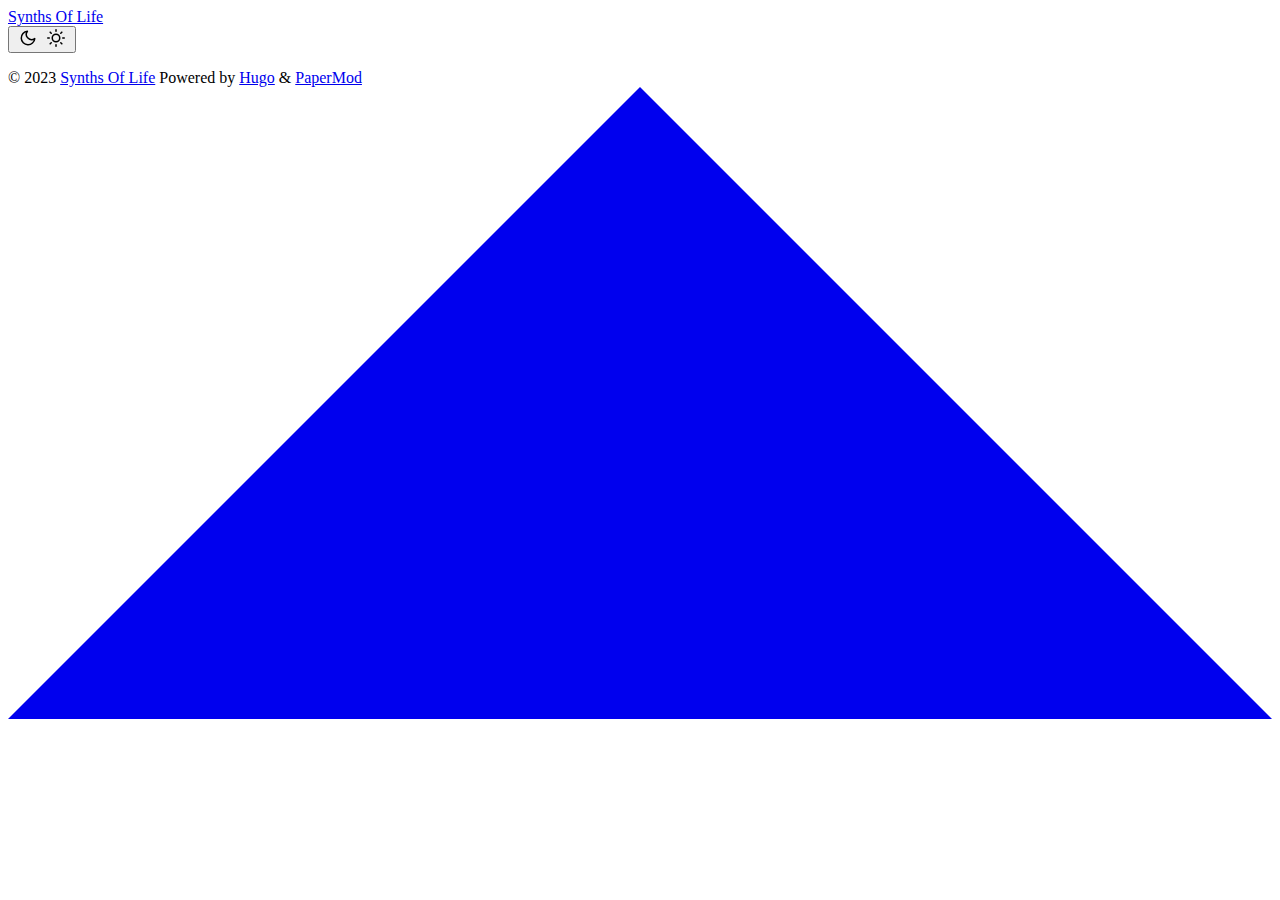
==== public/index.html @ 7e1c6326 "init commit" ====
<!DOCTYPE html>
<html lang="en" dir="auto">

<head>
	<meta name="generator" content="Hugo 0.82.0" /><meta charset="utf-8">
<meta http-equiv="X-UA-Compatible" content="IE=edge">
<meta name="viewport" content="width=device-width, initial-scale=1, shrink-to-fit=no">
<meta name="robots" content="index, follow">
<title>Synths Of Life</title>

<meta name="description" content="">
<meta name="author" content="">
<link rel="canonical" href="http://example.org/">
<link crossorigin="anonymous" href="/assets/css/stylesheet.e15d8b8b92e5a7cd7b0512cd30140dbe2e949ce7a5b918940520aff2a9a47f1c.css" integrity="sha256-4V2Li5Llp817BRLNMBQNvi6UnOeluRiUBSCv8qmkfxw=" rel="preload stylesheet" as="style">
<link rel="icon" href="http://example.org/favicon.ico">
<link rel="icon" type="image/png" sizes="16x16" href="http://example.org/favicon-16x16.png">
<link rel="icon" type="image/png" sizes="32x32" href="http://example.org/favicon-32x32.png">
<link rel="apple-touch-icon" href="http://example.org/apple-touch-icon.png">
<link rel="mask-icon" href="http://example.org/safari-pinned-tab.svg">
<meta name="theme-color" content="#2e2e33">
<meta name="msapplication-TileColor" content="#2e2e33">
<link rel="alternate" type="application/rss+xml" href="http://example.org/index.xml">
<noscript>
    <style>
        #theme-toggle,
        .top-link {
            display: none;
        }

    </style>
    <style>
        @media (prefers-color-scheme: dark) {
            :root {
                --theme: rgb(29, 30, 32);
                --entry: rgb(46, 46, 51);
                --primary: rgb(218, 218, 219);
                --secondary: rgb(155, 156, 157);
                --tertiary: rgb(65, 66, 68);
                --content: rgb(196, 196, 197);
                --hljs-bg: rgb(46, 46, 51);
                --code-bg: rgb(55, 56, 62);
                --border: rgb(51, 51, 51);
            }

            .list {
                background: var(--theme);
            }

            .list:not(.dark)::-webkit-scrollbar-track {
                background: 0 0;
            }

            .list:not(.dark)::-webkit-scrollbar-thumb {
                border-color: var(--theme);
            }
        }

    </style>
</noscript><meta property="og:title" content="Synths Of Life" />
<meta property="og:description" content="" />
<meta property="og:type" content="website" />
<meta property="og:url" content="http://example.org/" />

<meta name="twitter:card" content="summary"/>
<meta name="twitter:title" content="Synths Of Life"/>
<meta name="twitter:description" content=""/>

<script type="application/ld+json">
{
  "@context": "https://schema.org",
  "@type": "Organization",
  "name": "Synths Of Life",
  "url": "http://example.org/",
  "description": "",
  "thumbnailUrl": "http://example.org/favicon.ico",
  "sameAs": [
      
  ]
}
</script>
</head>

<body class="list" id="top">
<script>
    if (localStorage.getItem("pref-theme") === "dark") {
        document.body.classList.add('dark');
    } else if (localStorage.getItem("pref-theme") === "light") {
        document.body.classList.remove('dark')
    } else if (window.matchMedia('(prefers-color-scheme: dark)').matches) {
        document.body.classList.add('dark');
    }

</script>

<header class="header">
    <nav class="nav">
        <div class="logo">
            <a href="http://example.org/" accesskey="h" title="Synths Of Life (Alt + H)">Synths Of Life</a>
            <div class="logo-switches">
                <button id="theme-toggle" accesskey="t" title="(Alt + T)">
                    <svg id="moon" xmlns="http://www.w3.org/2000/svg" width="24" height="18" viewBox="0 0 24 24"
                        fill="none" stroke="currentColor" stroke-width="2" stroke-linecap="round"
                        stroke-linejoin="round">
                        <path d="M21 12.79A9 9 0 1 1 11.21 3 7 7 0 0 0 21 12.79z"></path>
                    </svg>
                    <svg id="sun" xmlns="http://www.w3.org/2000/svg" width="24" height="18" viewBox="0 0 24 24"
                        fill="none" stroke="currentColor" stroke-width="2" stroke-linecap="round"
                        stroke-linejoin="round">
                        <circle cx="12" cy="12" r="5"></circle>
                        <line x1="12" y1="1" x2="12" y2="3"></line>
                        <line x1="12" y1="21" x2="12" y2="23"></line>
                        <line x1="4.22" y1="4.22" x2="5.64" y2="5.64"></line>
                        <line x1="18.36" y1="18.36" x2="19.78" y2="19.78"></line>
                        <line x1="1" y1="12" x2="3" y2="12"></line>
                        <line x1="21" y1="12" x2="23" y2="12"></line>
                        <line x1="4.22" y1="19.78" x2="5.64" y2="18.36"></line>
                        <line x1="18.36" y1="5.64" x2="19.78" y2="4.22"></line>
                    </svg>
                </button>
            </div>
        </div>
        <ul id="menu">
        </ul>
    </nav>
</header>
<main class="main"> 
    </main>
    
<footer class="footer">
    <span>&copy; 2023 <a href="http://example.org/">Synths Of Life</a></span>
    <span>
        Powered by
        <a href="https://gohugo.io/" rel="noopener noreferrer" target="_blank">Hugo</a> &
        <a href="https://github.com/adityatelange/hugo-PaperMod/" rel="noopener" target="_blank">PaperMod</a>
    </span>
</footer>
<a href="#top" aria-label="go to top" title="Go to Top (Alt + G)" class="top-link" id="top-link" accesskey="g">
    <svg xmlns="http://www.w3.org/2000/svg" viewBox="0 0 12 6" fill="currentColor">
        <path d="M12 6H0l6-6z" />
    </svg>
</a>

<script>
    let menu = document.getElementById('menu')
    if (menu) {
        menu.scrollLeft = localStorage.getItem("menu-scroll-position");
        menu.onscroll = function () {
            localStorage.setItem("menu-scroll-position", menu.scrollLeft);
        }
    }

    document.querySelectorAll('a[href^="#"]').forEach(anchor => {
        anchor.addEventListener("click", function (e) {
            e.preventDefault();
            var id = this.getAttribute("href").substr(1);
            if (!window.matchMedia('(prefers-reduced-motion: reduce)').matches) {
                document.querySelector(`[id='${decodeURIComponent(id)}']`).scrollIntoView({
                    behavior: "smooth"
                });
            } else {
                document.querySelector(`[id='${decodeURIComponent(id)}']`).scrollIntoView();
            }
            if (id === "top") {
                history.replaceState(null, null, " ");
            } else {
                history.pushState(null, null, `#${id}`);
            }
        });
    });

</script>
<script>
    var mybutton = document.getElementById("top-link");
    window.onscroll = function () {
        if (document.body.scrollTop > 800 || document.documentElement.scrollTop > 800) {
            mybutton.style.visibility = "visible";
            mybutton.style.opacity = "1";
        } else {
            mybutton.style.visibility = "hidden";
            mybutton.style.opacity = "0";
        }
    };

</script>
<script>
    document.getElementById("theme-toggle").addEventListener("click", () => {
        if (document.body.className.includes("dark")) {
            document.body.classList.remove('dark');
            localStorage.setItem("pref-theme", 'light');
        } else {
            document.body.classList.add('dark');
            localStorage.setItem("pref-theme", 'dark');
        }
    })

</script>
</body>

</html>
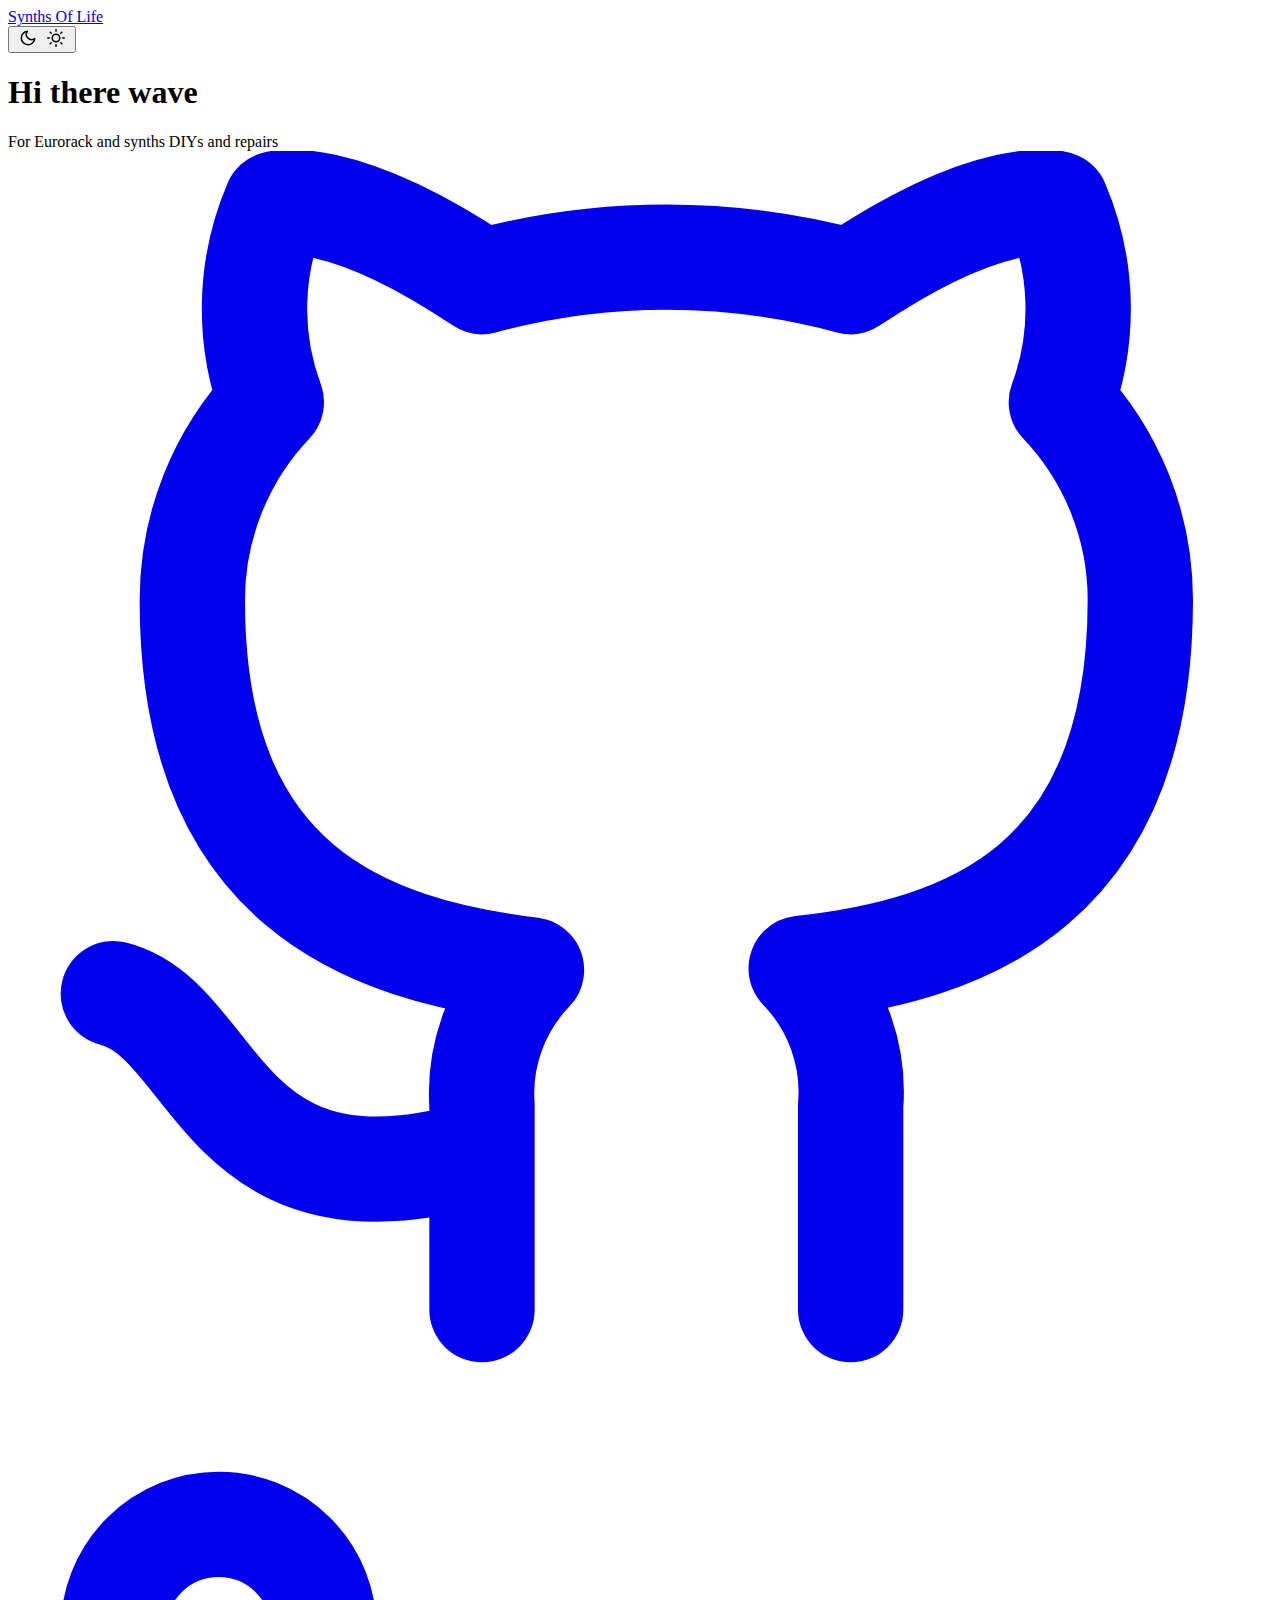
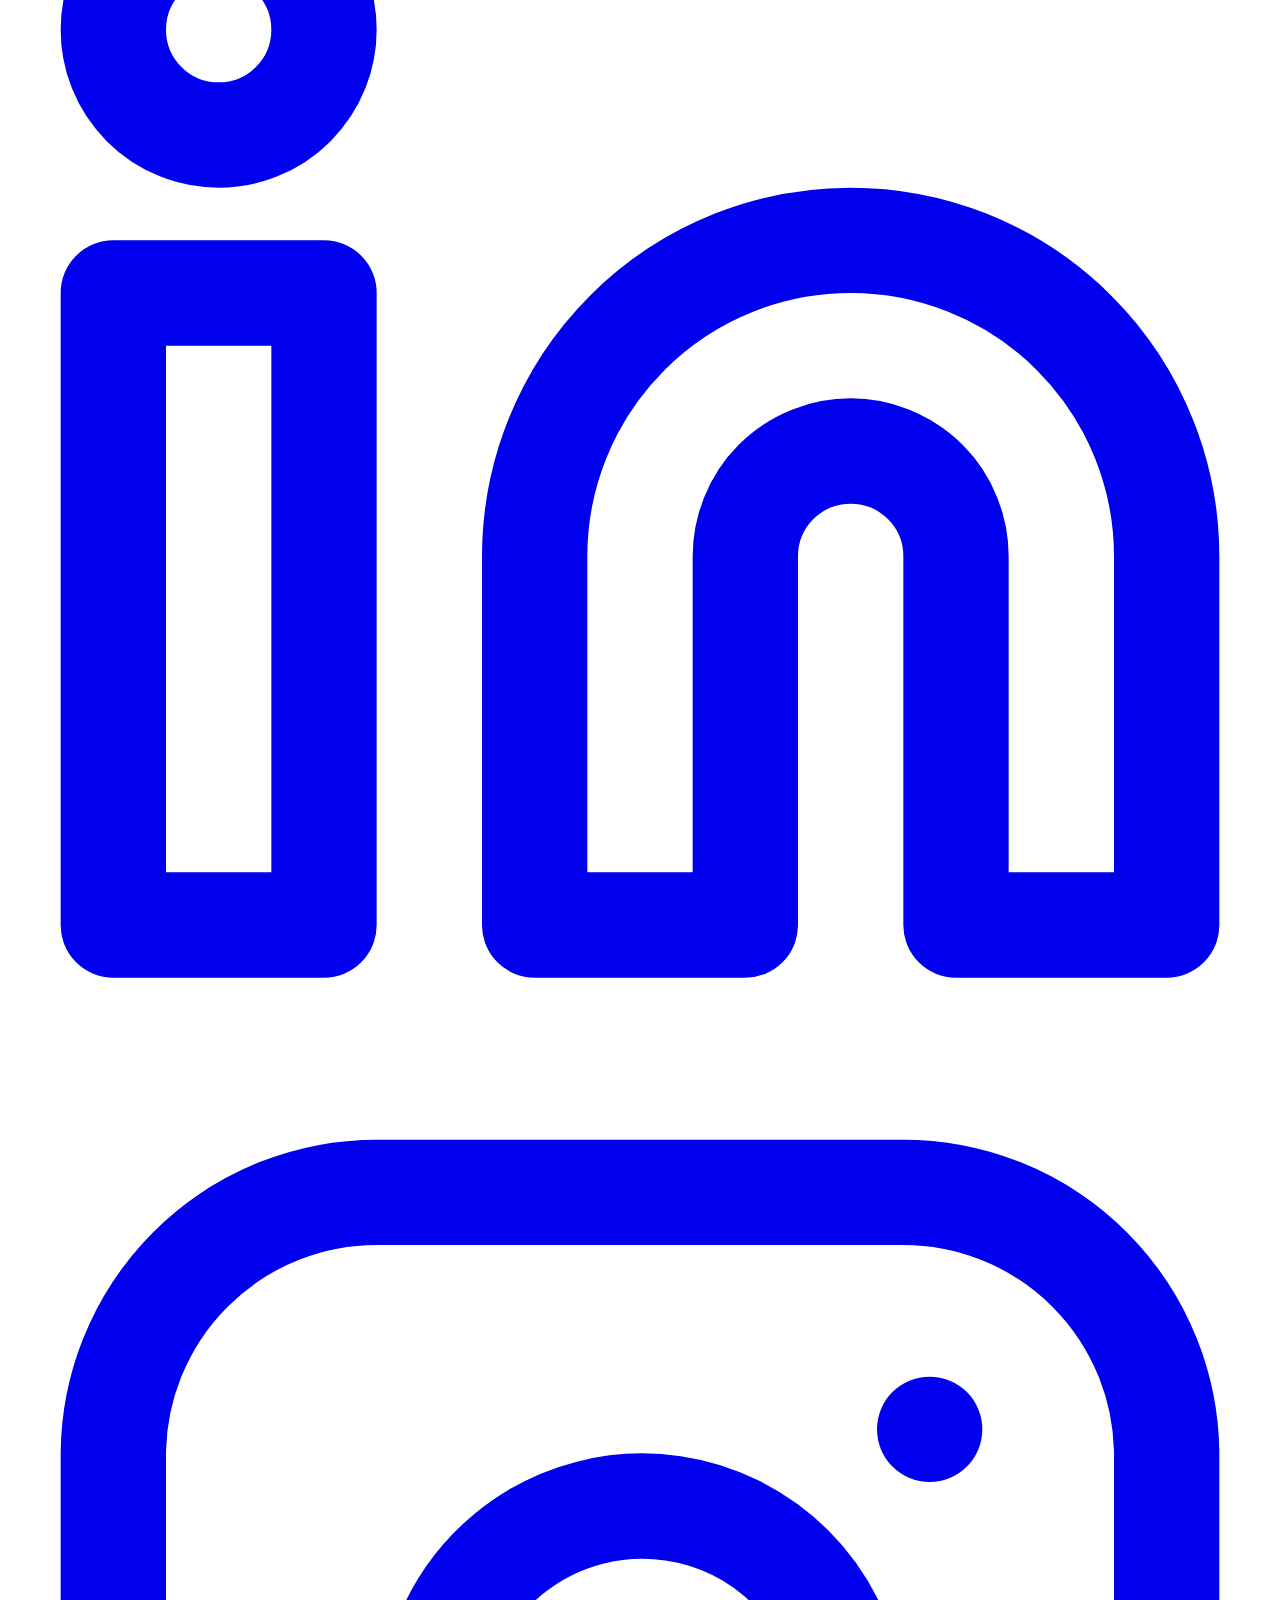
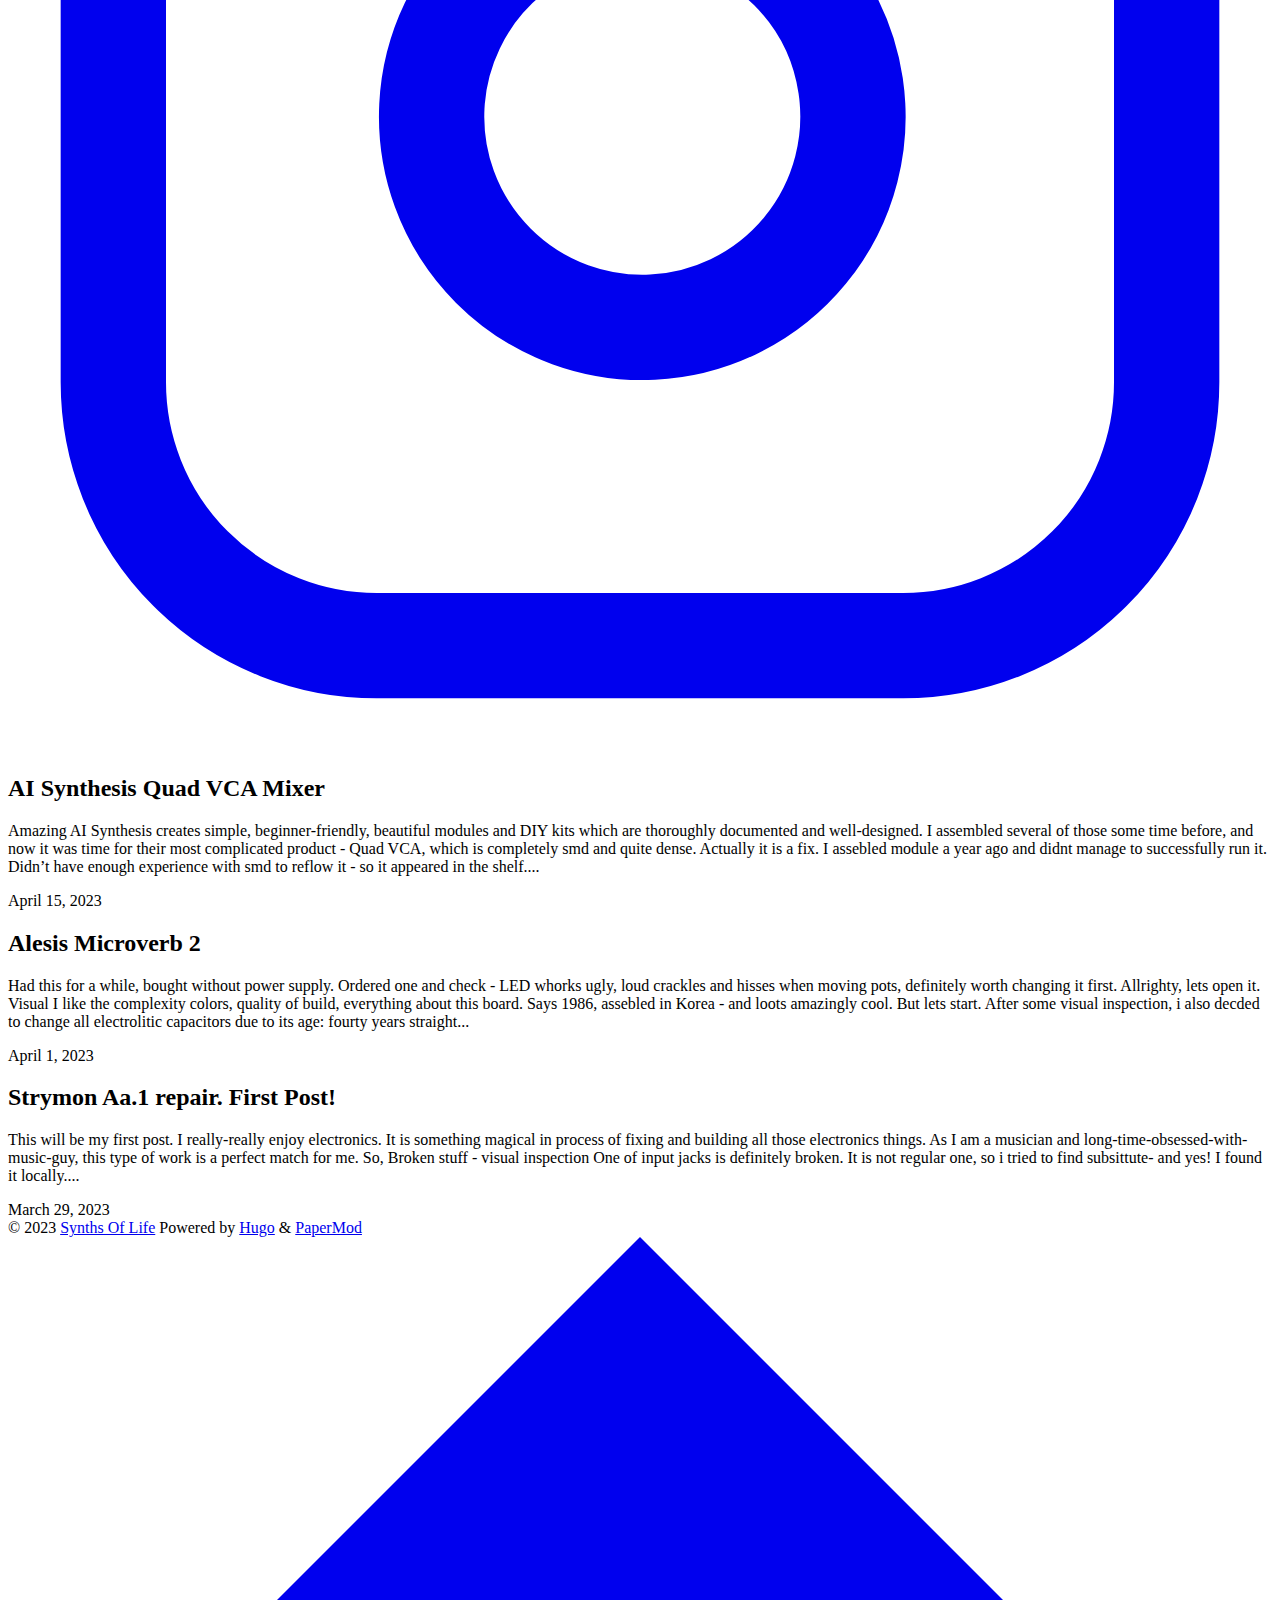
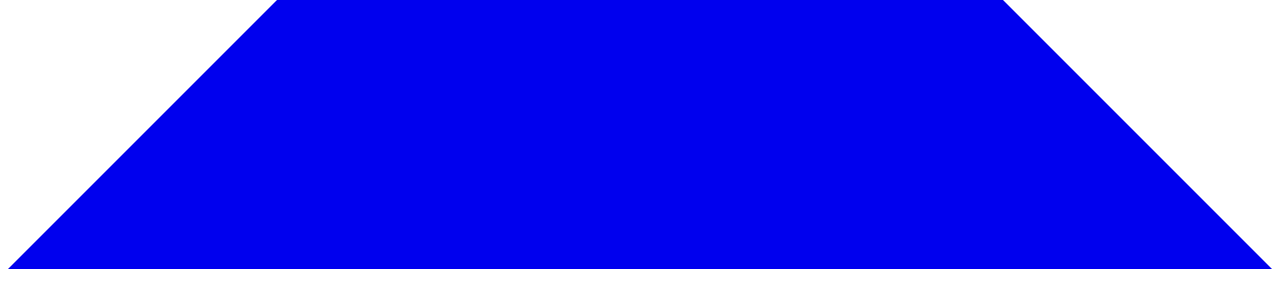
==== commit 059d21ac: "new blog deploy" ====
--- a/public/index.html
+++ b/public/index.html
@@ -2,7 +2,7 @@
 <html lang="en" dir="auto">
 
 <head>
-	<meta name="generator" content="Hugo 0.82.0" /><meta charset="utf-8">
+	<meta name="generator" content="Hugo 0.111.3"><meta charset="utf-8">
 <meta http-equiv="X-UA-Compatible" content="IE=edge">
 <meta name="viewport" content="width=device-width, initial-scale=1, shrink-to-fit=no">
 <meta name="robots" content="index, follow">
@@ -10,16 +10,16 @@
 
 <meta name="description" content="">
 <meta name="author" content="">
-<link rel="canonical" href="http://example.org/">
-<link crossorigin="anonymous" href="/assets/css/stylesheet.e15d8b8b92e5a7cd7b0512cd30140dbe2e949ce7a5b918940520aff2a9a47f1c.css" integrity="sha256-4V2Li5Llp817BRLNMBQNvi6UnOeluRiUBSCv8qmkfxw=" rel="preload stylesheet" as="style">
-<link rel="icon" href="http://example.org/favicon.ico">
-<link rel="icon" type="image/png" sizes="16x16" href="http://example.org/favicon-16x16.png">
-<link rel="icon" type="image/png" sizes="32x32" href="http://example.org/favicon-32x32.png">
-<link rel="apple-touch-icon" href="http://example.org/apple-touch-icon.png">
-<link rel="mask-icon" href="http://example.org/safari-pinned-tab.svg">
+<link rel="canonical" href="https://mikhailspirin.github.io/synths-of-life-blog/">
+<link crossorigin="anonymous" href="/synths-of-life-blog/assets/css/stylesheet.6a98292fb8fa8cf0f3ba4042d4b75515c04267550f3ad49ff6271b5af9562443.css" integrity="sha256-apgpL7j6jPDzukBC1LdVFcBCZ1UPOtSf9icbWvlWJEM=" rel="preload stylesheet" as="style">
+<link rel="icon" href="https://mikhailspirin.github.io/synths-of-life-blog/favicon.ico">
+<link rel="icon" type="image/png" sizes="16x16" href="https://mikhailspirin.github.io/synths-of-life-blog/favicon-16x16.png">
+<link rel="icon" type="image/png" sizes="32x32" href="https://mikhailspirin.github.io/synths-of-life-blog/favicon-32x32.png">
+<link rel="apple-touch-icon" href="https://mikhailspirin.github.io/synths-of-life-blog/apple-touch-icon.png">
+<link rel="mask-icon" href="https://mikhailspirin.github.io/synths-of-life-blog/safari-pinned-tab.svg">
 <meta name="theme-color" content="#2e2e33">
 <meta name="msapplication-TileColor" content="#2e2e33">
-<link rel="alternate" type="application/rss+xml" href="http://example.org/index.xml">
+<link rel="alternate" type="application/rss+xml" href="https://mikhailspirin.github.io/synths-of-life-blog/index.xml">
 <noscript>
     <style>
         #theme-toggle,
@@ -59,7 +59,7 @@
 </noscript><meta property="og:title" content="Synths Of Life" />
 <meta property="og:description" content="" />
 <meta property="og:type" content="website" />
-<meta property="og:url" content="http://example.org/" />
+<meta property="og:url" content="https://mikhailspirin.github.io/synths-of-life-blog/" />
 
 <meta name="twitter:card" content="summary"/>
 <meta name="twitter:title" content="Synths Of Life"/>
@@ -70,11 +70,11 @@
   "@context": "https://schema.org",
   "@type": "Organization",
   "name": "Synths Of Life",
-  "url": "http://example.org/",
+  "url": "https://mikhailspirin.github.io/synths-of-life-blog/",
   "description": "",
-  "thumbnailUrl": "http://example.org/favicon.ico",
+  "thumbnailUrl": "https://mikhailspirin.github.io/synths-of-life-blog/favicon.ico",
   "sameAs": [
-      
+      "https://github.com/MikhailSpirin", "https://www.linkedin.com/in/mikhail-spirin-6b0b1837/", "https://www.instagram.com/mixail.spirin/"
   ]
 }
 </script>
@@ -95,7 +95,7 @@
 <header class="header">
     <nav class="nav">
         <div class="logo">
-            <a href="http://example.org/" accesskey="h" title="Synths Of Life (Alt + H)">Synths Of Life</a>
+            <a href="https://mikhailspirin.github.io/synths-of-life-blog/" accesskey="h" title="Synths Of Life (Alt + H)">Synths Of Life</a>
             <div class="logo-switches">
                 <button id="theme-toggle" accesskey="t" title="(Alt + T)">
                     <svg id="moon" xmlns="http://www.w3.org/2000/svg" width="24" height="18" viewBox="0 0 24 24"
@@ -124,10 +124,86 @@
     </nav>
 </header>
 <main class="main"> 
+<article class="first-entry home-info">
+    <header class="entry-header">
+        <h1>Hi there wave</h1>
+    </header>
+    <div class="entry-content">
+        For Eurorack and synths DIYs and repairs
+    </div>
+    <footer class="entry-footer">
+        <div class="social-icons">
+    <a href="https://github.com/MikhailSpirin" target="_blank" rel="noopener noreferrer me" title="Github">
+        <svg xmlns="http://www.w3.org/2000/svg" viewBox="0 0 24 24" fill="none" stroke="currentColor" stroke-width="2"
+    stroke-linecap="round" stroke-linejoin="round">
+    <path
+        d="M9 19c-5 1.5-5-2.5-7-3m14 6v-3.87a3.37 3.37 0 0 0-.94-2.61c3.14-.35 6.44-1.54 6.44-7A5.44 5.44 0 0 0 20 4.77 5.07 5.07 0 0 0 19.91 1S18.73.65 16 2.48a13.38 13.38 0 0 0-7 0C6.27.65 5.09 1 5.09 1A5.07 5.07 0 0 0 5 4.77a5.44 5.44 0 0 0-1.5 3.78c0 5.42 3.3 6.61 6.44 7A3.37 3.37 0 0 0 9 18.13V22">
+    </path>
+</svg>
+    </a>
+    <a href="https://www.linkedin.com/in/mikhail-spirin-6b0b1837/" target="_blank" rel="noopener noreferrer me" title="LinkedIn">
+        <svg xmlns="http://www.w3.org/2000/svg" viewBox="0 0 24 24" fill="none" stroke="currentColor" stroke-width="2"
+    stroke-linecap="round" stroke-linejoin="round">
+    <path d="M16 8a6 6 0 0 1 6 6v7h-4v-7a2 2 0 0 0-2-2 2 2 0 0 0-2 2v7h-4v-7a6 6 0 0 1 6-6z"></path>
+    <rect x="2" y="9" width="4" height="12"></rect>
+    <circle cx="4" cy="4" r="2"></circle>
+</svg>
+    </a>
+    <a href="https://www.instagram.com/mixail.spirin/" target="_blank" rel="noopener noreferrer me" title="Instagram">
+        <svg xmlns="http://www.w3.org/2000/svg" viewBox="0 0 24 24" fill="none" stroke="currentColor" stroke-width="2"
+    stroke-linecap="round" stroke-linejoin="round">
+    <rect x="2" y="2" width="20" height="20" rx="5" ry="5"></rect>
+    <path d="M16 11.37A4 4 0 1 1 12.63 8 4 4 0 0 1 16 11.37z"></path>
+    <line x1="17.5" y1="6.5" x2="17.5" y2="6.5"></line>
+</svg>
+    </a>
+</div>
+
+    </footer>
+</article>
+
+<article class="post-entry"> 
+  <header class="entry-header">
+    <h2>AI Synthesis Quad VCA Mixer
+    </h2>
+  </header>
+  <div class="entry-content">
+    <p>Amazing AI Synthesis creates simple, beginner-friendly, beautiful modules and DIY kits which are thoroughly documented and well-designed. I assembled several of those some time before, and now it was time for their most complicated product - Quad VCA, which is completely smd and quite dense.
+Actually it is a fix. I assebled module a year ago and didnt manage to successfully run it. Didn’t have enough experience with smd to reflow it - so it appeared in the shelf....</p>
+  </div>
+  <footer class="entry-footer"><span title='2023-04-15 23:01:45 +0300 EEST'>April 15, 2023</span></footer>
+  <a class="entry-link" aria-label="post link to AI Synthesis Quad VCA Mixer" href="https://mikhailspirin.github.io/synths-of-life-blog/post/aisynthesisquadvca/"></a>
+</article>
+
+<article class="post-entry"> 
+  <header class="entry-header">
+    <h2>Alesis Microverb 2
+    </h2>
+  </header>
+  <div class="entry-content">
+    <p>Had this for a while, bought without power supply. Ordered one and check - LED whorks ugly, loud crackles and hisses when moving pots, definitely worth changing it first. Allrighty, lets open it.
+Visual I like the complexity colors, quality of build, everything about this board. Says 1986, assebled in Korea - and loots amazingly cool. But lets start. After some visual inspection, i also decded to change all electrolitic capacitors due to its age: fourty years straight...</p>
+  </div>
+  <footer class="entry-footer"><span title='2023-04-01 11:01:49 +0300 EEST'>April 1, 2023</span></footer>
+  <a class="entry-link" aria-label="post link to Alesis Microverb 2" href="https://mikhailspirin.github.io/synths-of-life-blog/post/alesismicroverb2/"></a>
+</article>
+
+<article class="post-entry"> 
+  <header class="entry-header">
+    <h2>Strymon Aa.1 repair. First Post!
+    </h2>
+  </header>
+  <div class="entry-content">
+    <p>This will be my first post. I really-really enjoy electronics. It is something magical in process of fixing and building all those electronics things. As I am a musician and long-time-obsessed-with-music-guy, this type of work is a perfect match for me. So,
+Broken stuff - visual inspection One of input jacks is definitely broken. It is not regular one, so i tried to find subsittute- and yes! I found it locally....</p>
+  </div>
+  <footer class="entry-footer"><span title='2023-03-29 11:01:49 +0300 EEST'>March 29, 2023</span></footer>
+  <a class="entry-link" aria-label="post link to Strymon Aa.1 repair. First Post!" href="https://mikhailspirin.github.io/synths-of-life-blog/post/strymon-aa1/"></a>
+</article>
     </main>
     
 <footer class="footer">
-    <span>&copy; 2023 <a href="http://example.org/">Synths Of Life</a></span>
+    <span>&copy; 2023 <a href="https://mikhailspirin.github.io/synths-of-life-blog/">Synths Of Life</a></span>
     <span>
         Powered by
         <a href="https://gohugo.io/" rel="noopener noreferrer" target="_blank">Hugo</a> &
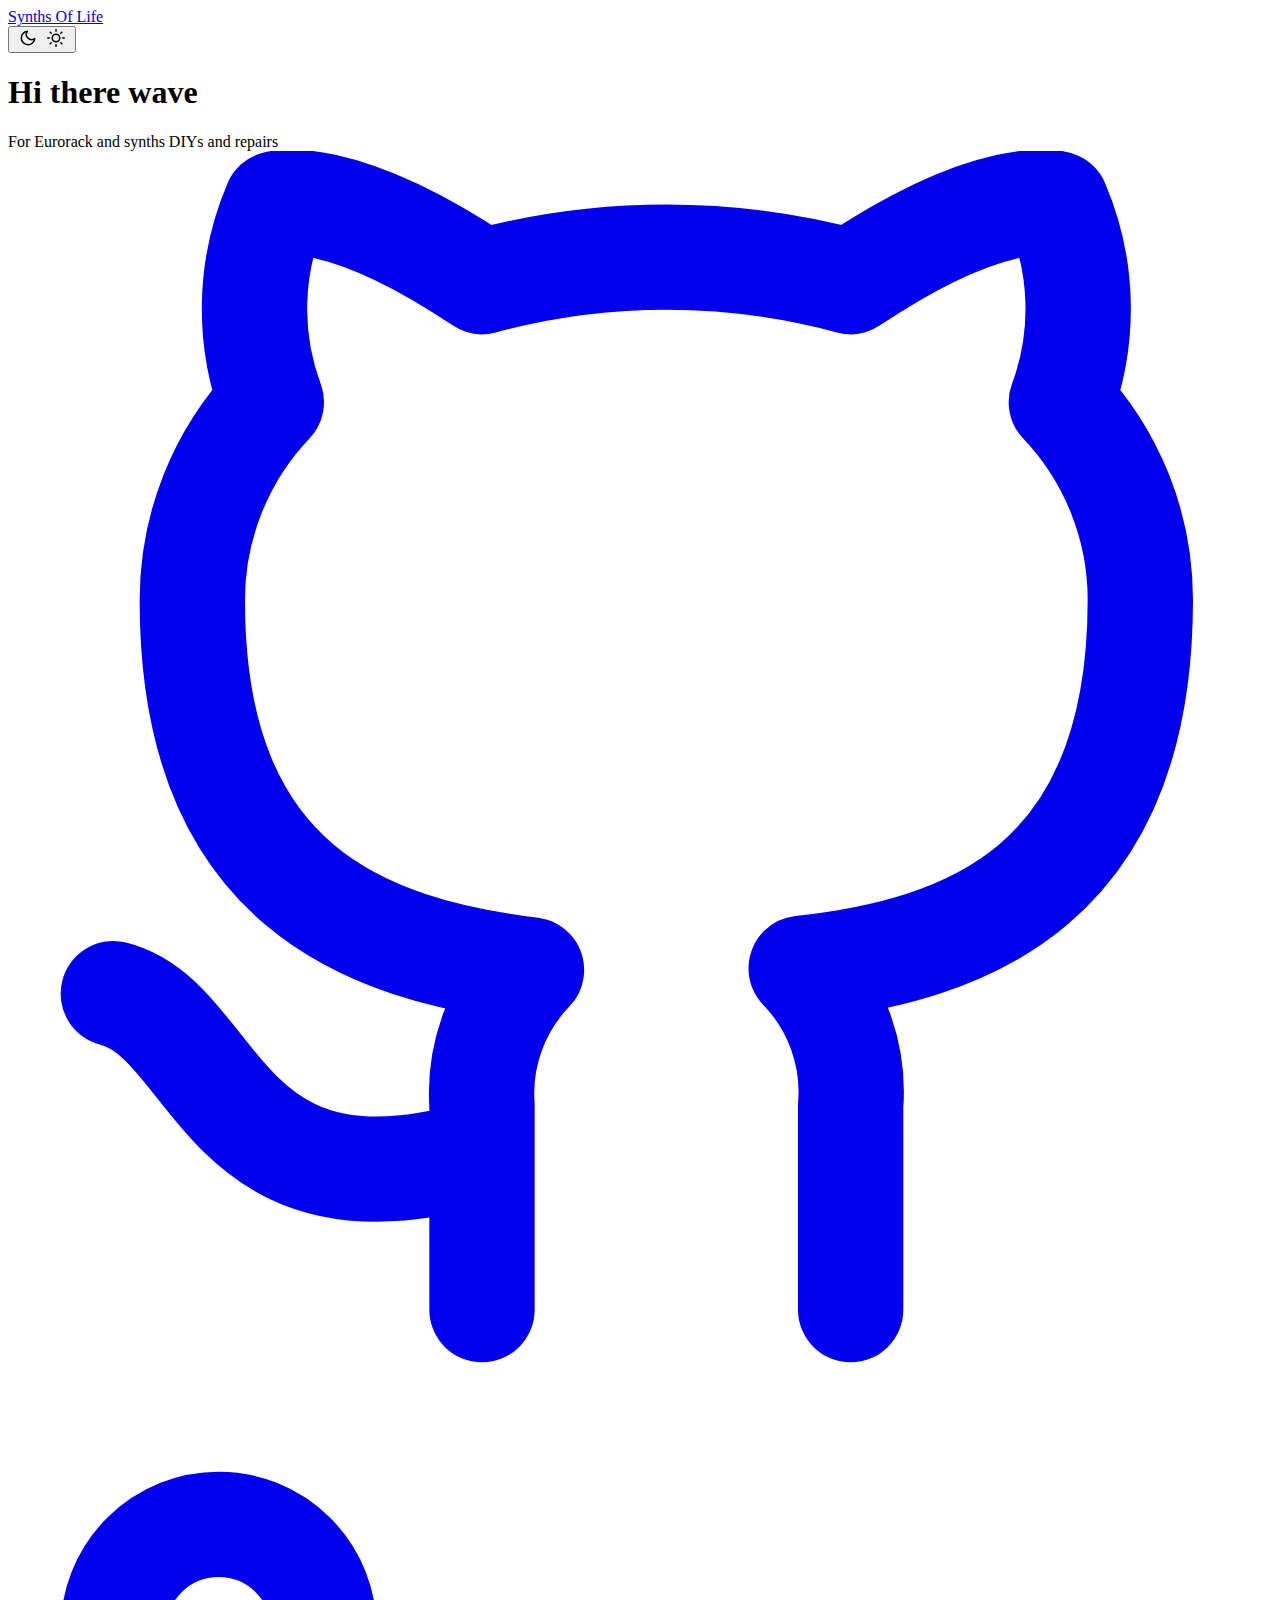
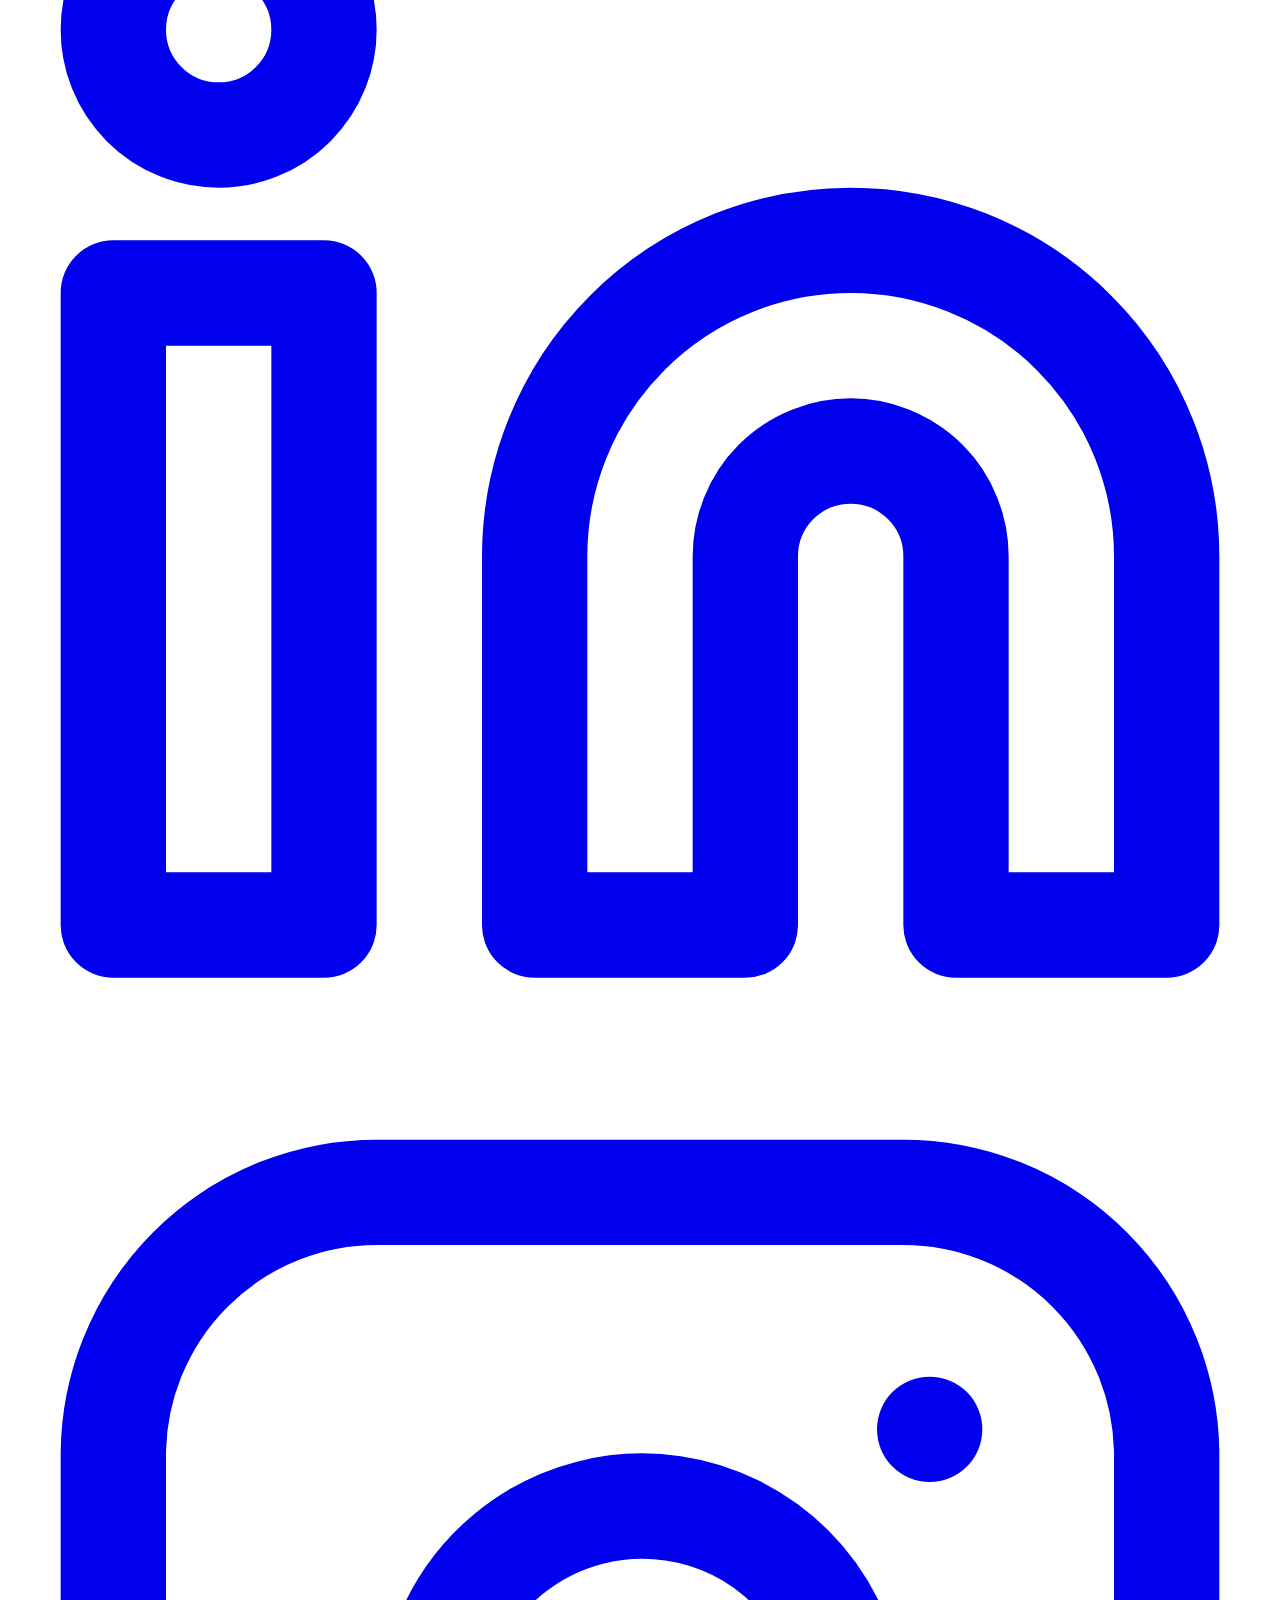
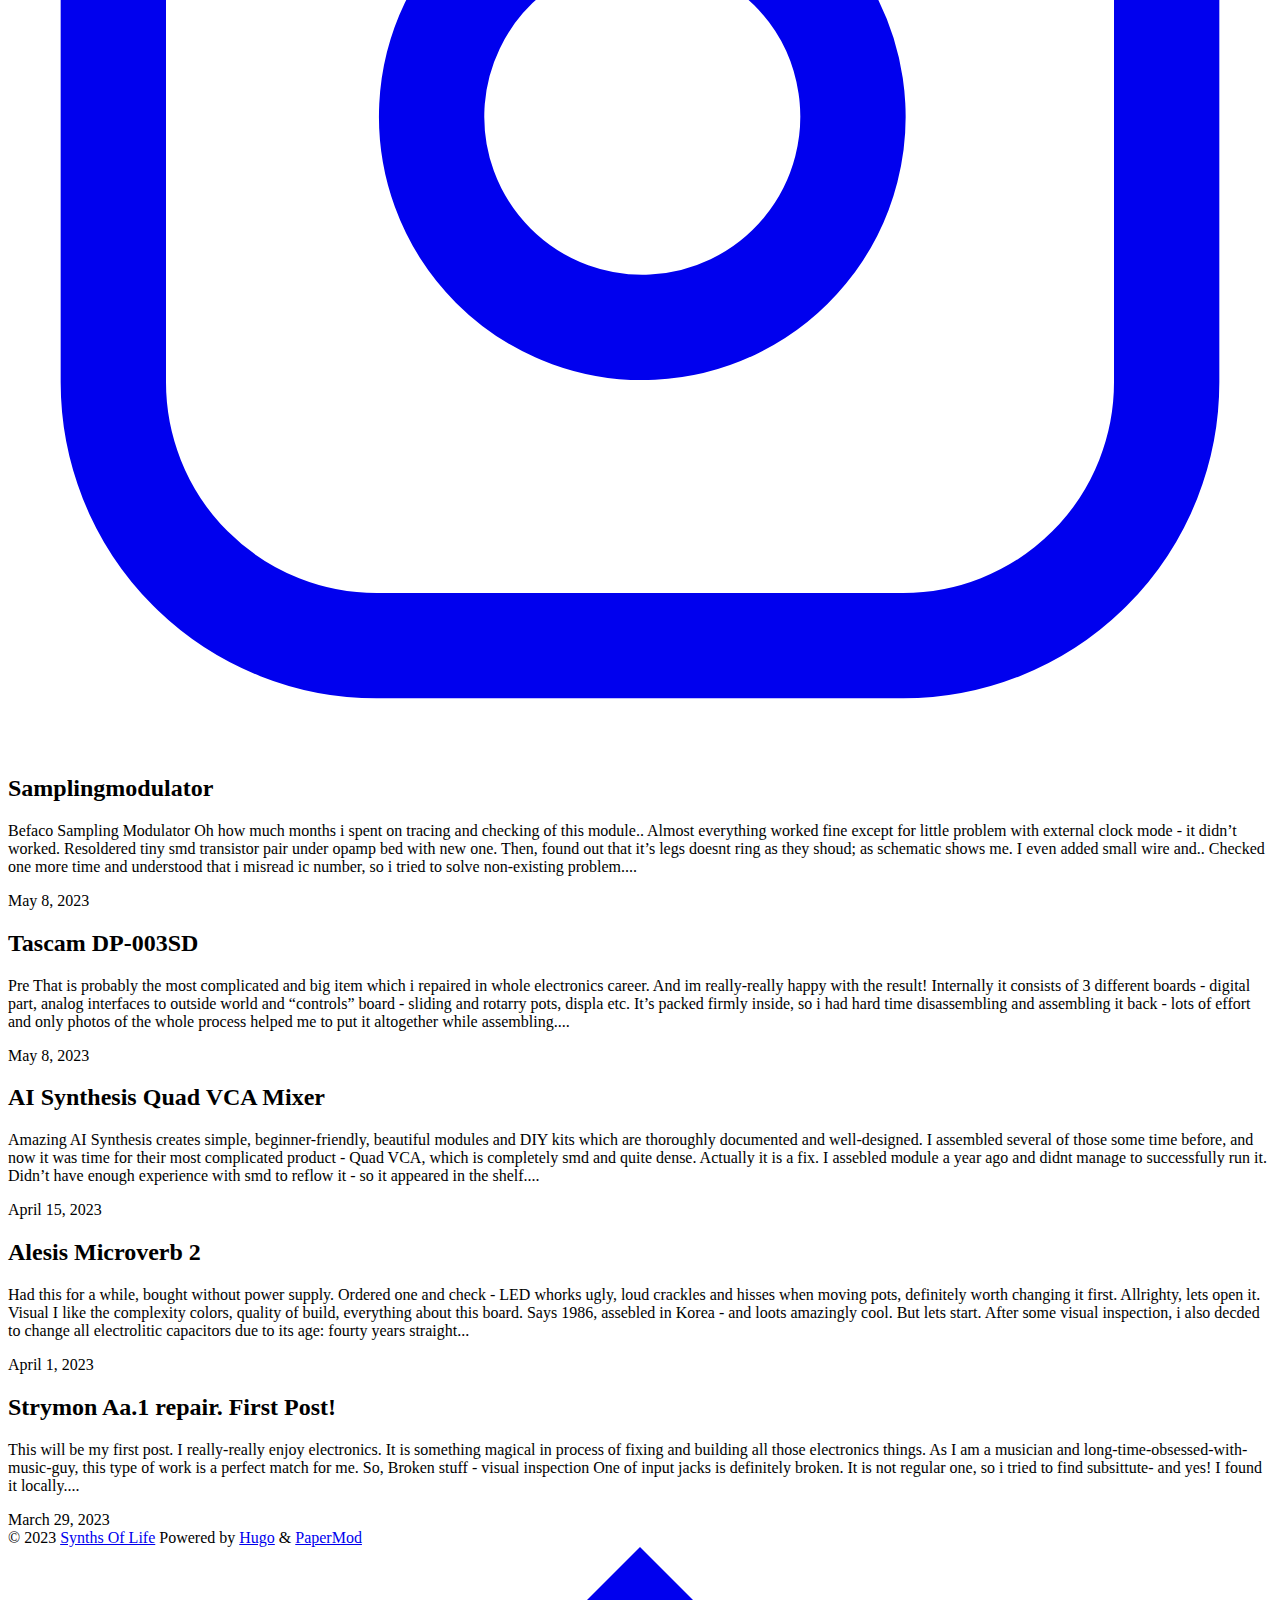
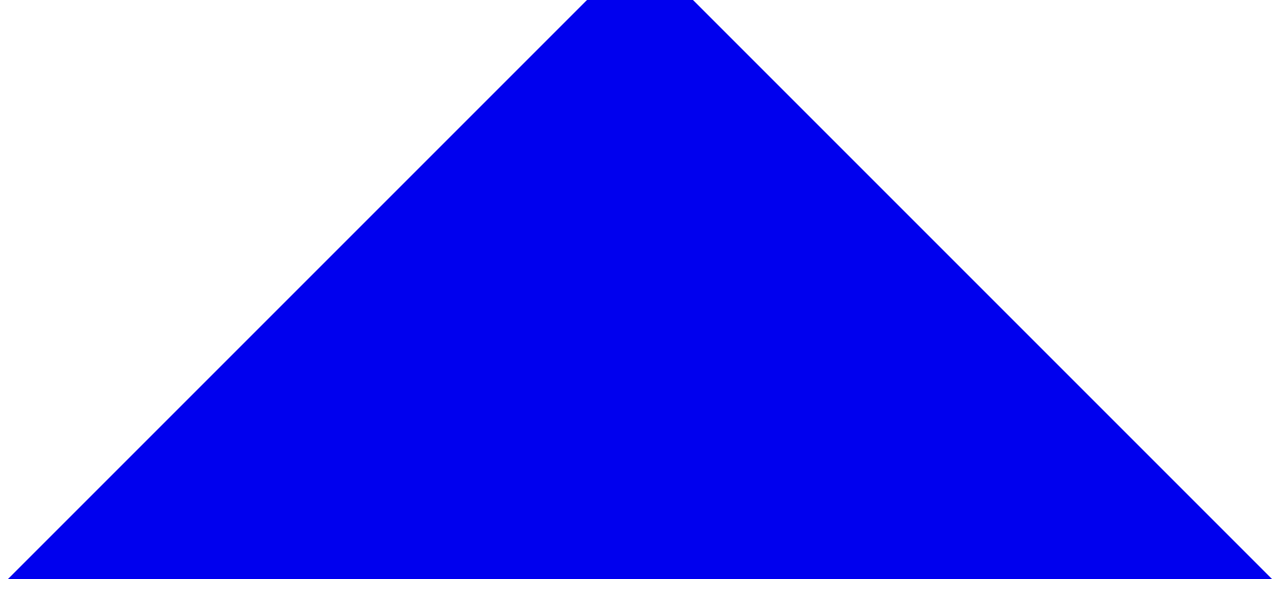
==== commit ee3e4808: "new blog deploy" ====
--- a/public/index.html
+++ b/public/index.html
@@ -164,6 +164,32 @@
 
 <article class="post-entry"> 
   <header class="entry-header">
+    <h2>Samplingmodulator
+    </h2>
+  </header>
+  <div class="entry-content">
+    <p>Befaco Sampling Modulator Oh how much months i spent on tracing and checking of this module.. Almost everything worked fine except for little problem with external clock mode - it didn’t worked.
+Resoldered tiny smd transistor pair under opamp bed with new one. Then, found out that it’s legs doesnt ring as they shoud; as schematic shows me. I even added small wire and.. Checked one more time and understood that i misread ic number, so i tried to solve non-existing problem....</p>
+  </div>
+  <footer class="entry-footer"><span title='2023-05-08 15:29:46 +0300 EEST'>May 8, 2023</span></footer>
+  <a class="entry-link" aria-label="post link to Samplingmodulator" href="https://mikhailspirin.github.io/synths-of-life-blog/post/samplingmodulator/"></a>
+</article>
+
+<article class="post-entry"> 
+  <header class="entry-header">
+    <h2>Tascam DP-003SD
+    </h2>
+  </header>
+  <div class="entry-content">
+    <p>Pre That is probably the most complicated and big item which i repaired in whole electronics career. And im really-really happy with the result!
+Internally it consists of 3 different boards - digital part, analog interfaces to outside world and “controls” board - sliding and rotarry pots, displa etc. It’s packed firmly inside, so i had hard time disassembling and assembling it back - lots of effort and only photos of the whole process helped me to put it altogether while assembling....</p>
+  </div>
+  <footer class="entry-footer"><span title='2023-05-08 15:29:29 +0300 EEST'>May 8, 2023</span></footer>
+  <a class="entry-link" aria-label="post link to Tascam DP-003SD" href="https://mikhailspirin.github.io/synths-of-life-blog/post/tascamdp003sd/"></a>
+</article>
+
+<article class="post-entry"> 
+  <header class="entry-header">
     <h2>AI Synthesis Quad VCA Mixer
     </h2>
   </header>
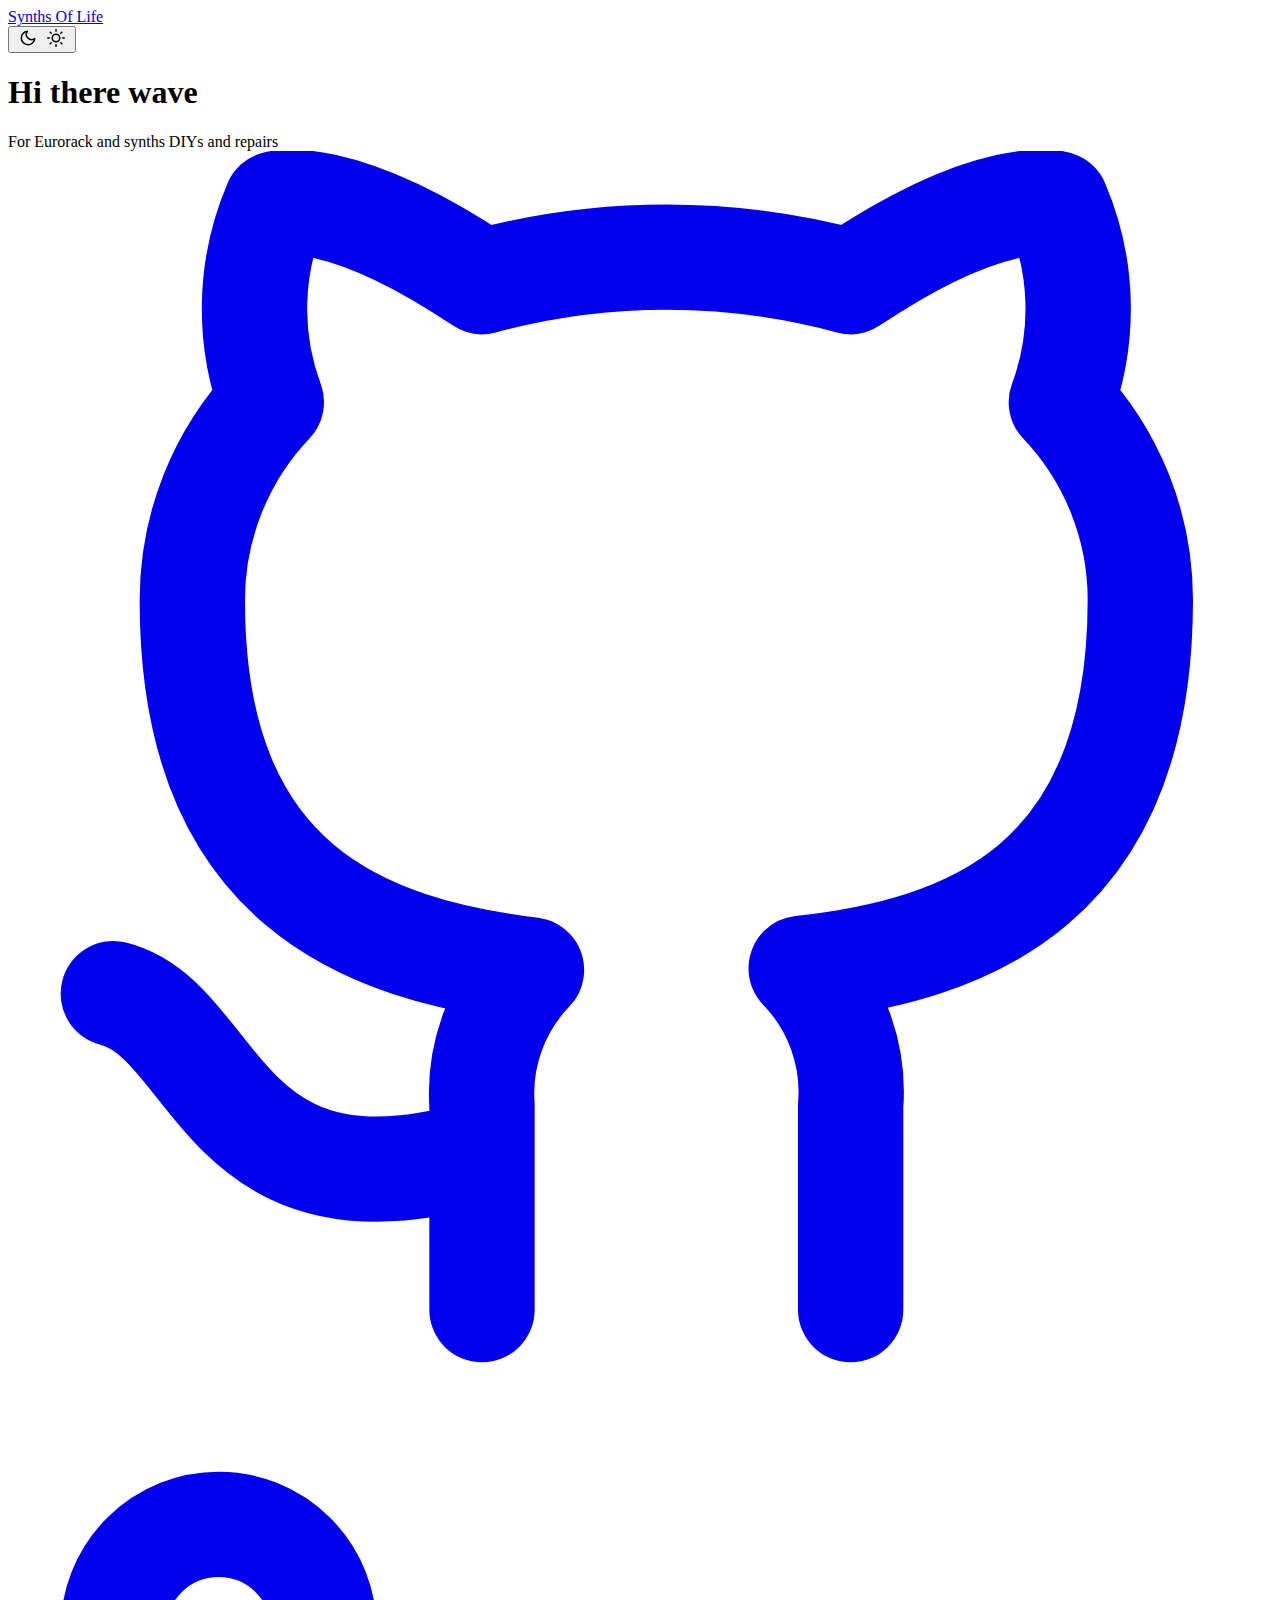
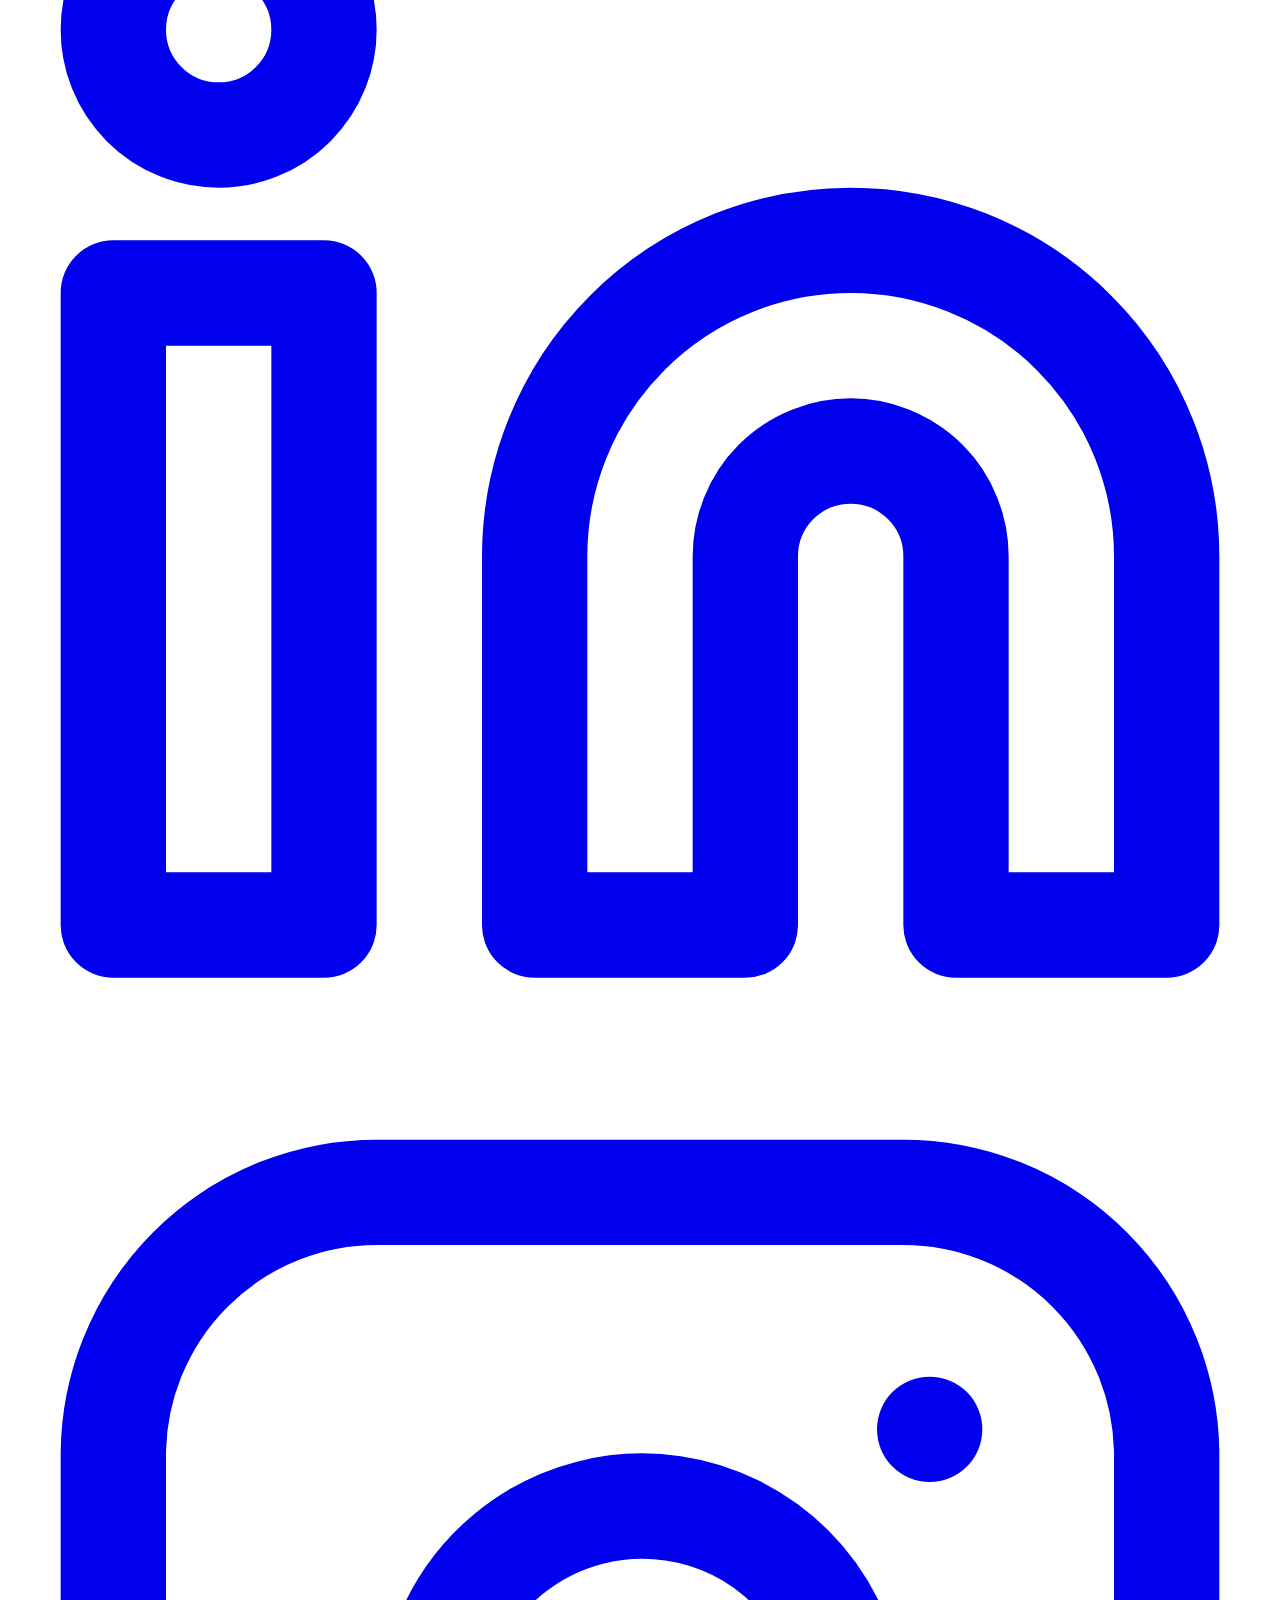
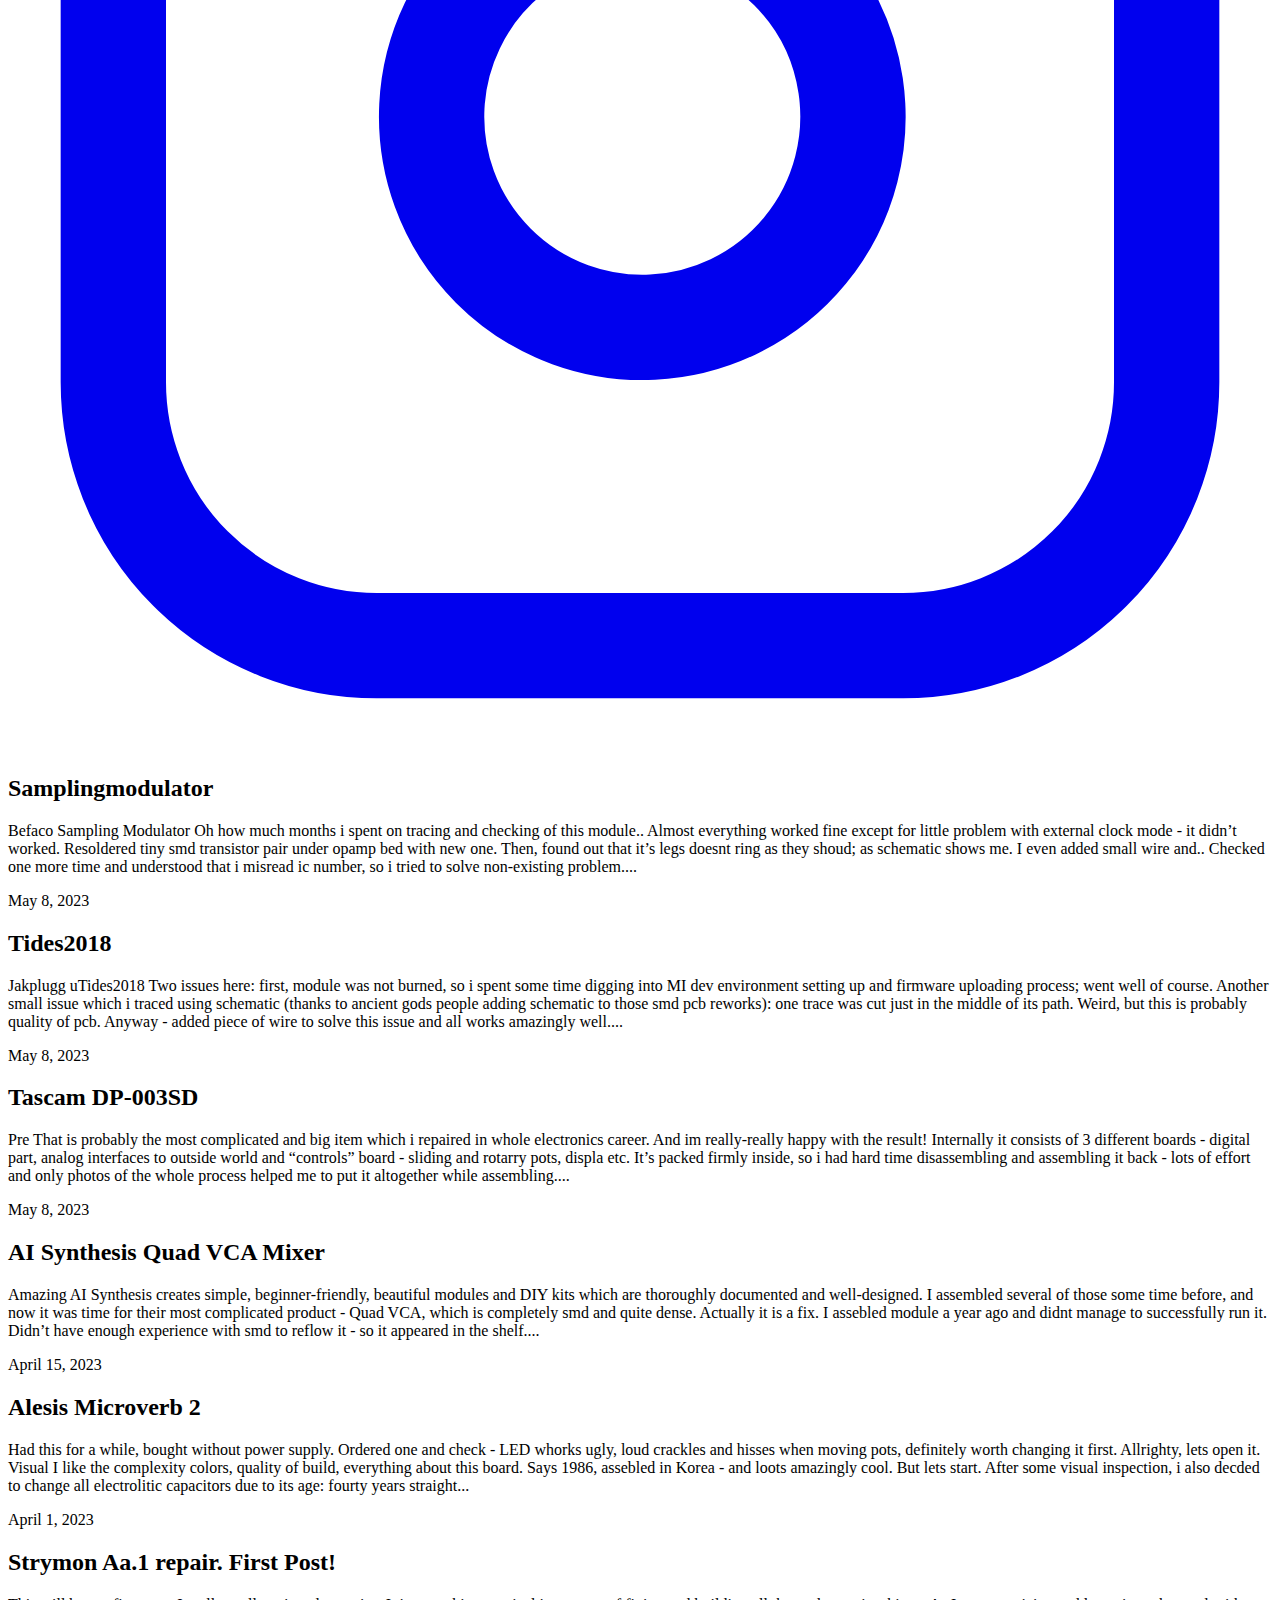
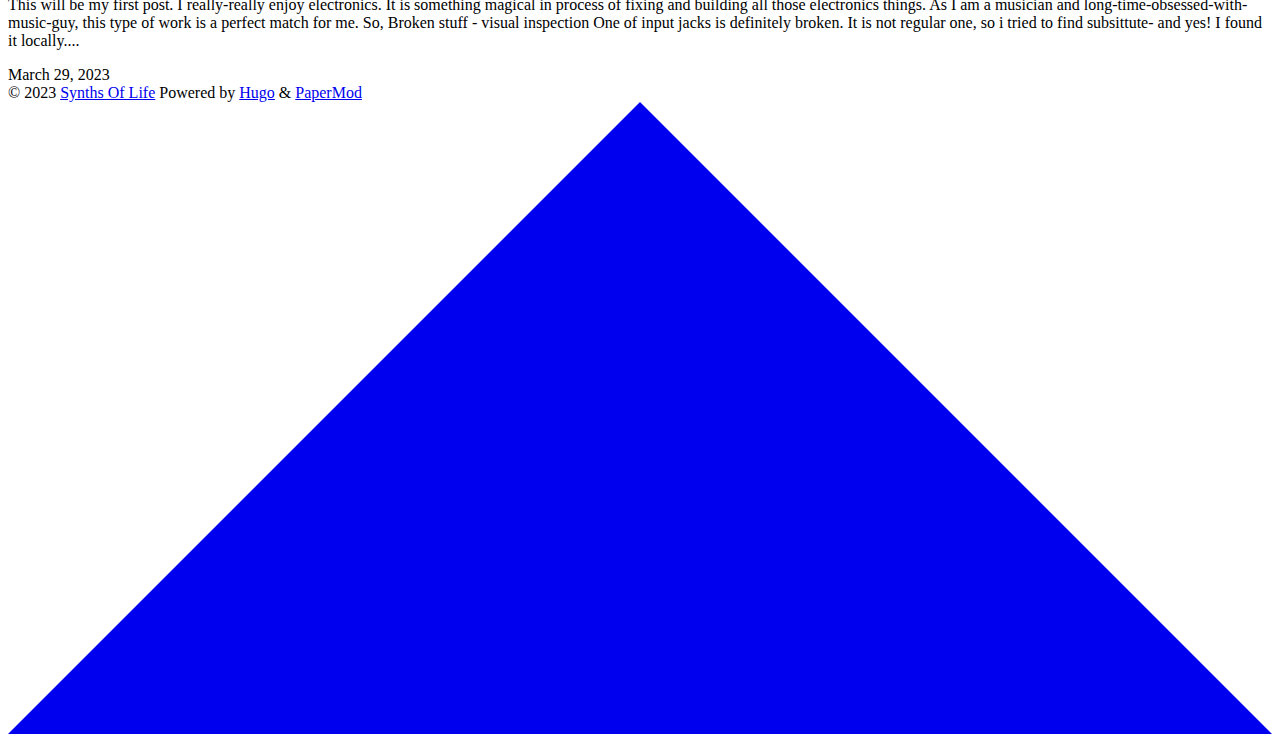
==== commit f93232c2: "new blog deploy" ====
--- a/public/index.html
+++ b/public/index.html
@@ -177,6 +177,20 @@
 
 <article class="post-entry"> 
   <header class="entry-header">
+    <h2>Tides2018
+    </h2>
+  </header>
+  <div class="entry-content">
+    <p>Jakplugg uTides2018 Two issues here: first, module was not burned, so i spent some time digging into MI dev environment setting up and firmware uploading process; went well of course.
+Another small issue which i traced using schematic (thanks to ancient gods people adding schematic to those smd pcb reworks): one trace was cut just in the middle of its path. Weird, but this is probably quality of pcb.
+Anyway - added piece of wire to solve this issue and all works amazingly well....</p>
+  </div>
+  <footer class="entry-footer"><span title='2023-05-08 15:29:38 +0300 EEST'>May 8, 2023</span></footer>
+  <a class="entry-link" aria-label="post link to Tides2018" href="https://mikhailspirin.github.io/synths-of-life-blog/post/tides2018/"></a>
+</article>
+
+<article class="post-entry"> 
+  <header class="entry-header">
     <h2>Tascam DP-003SD
     </h2>
   </header>
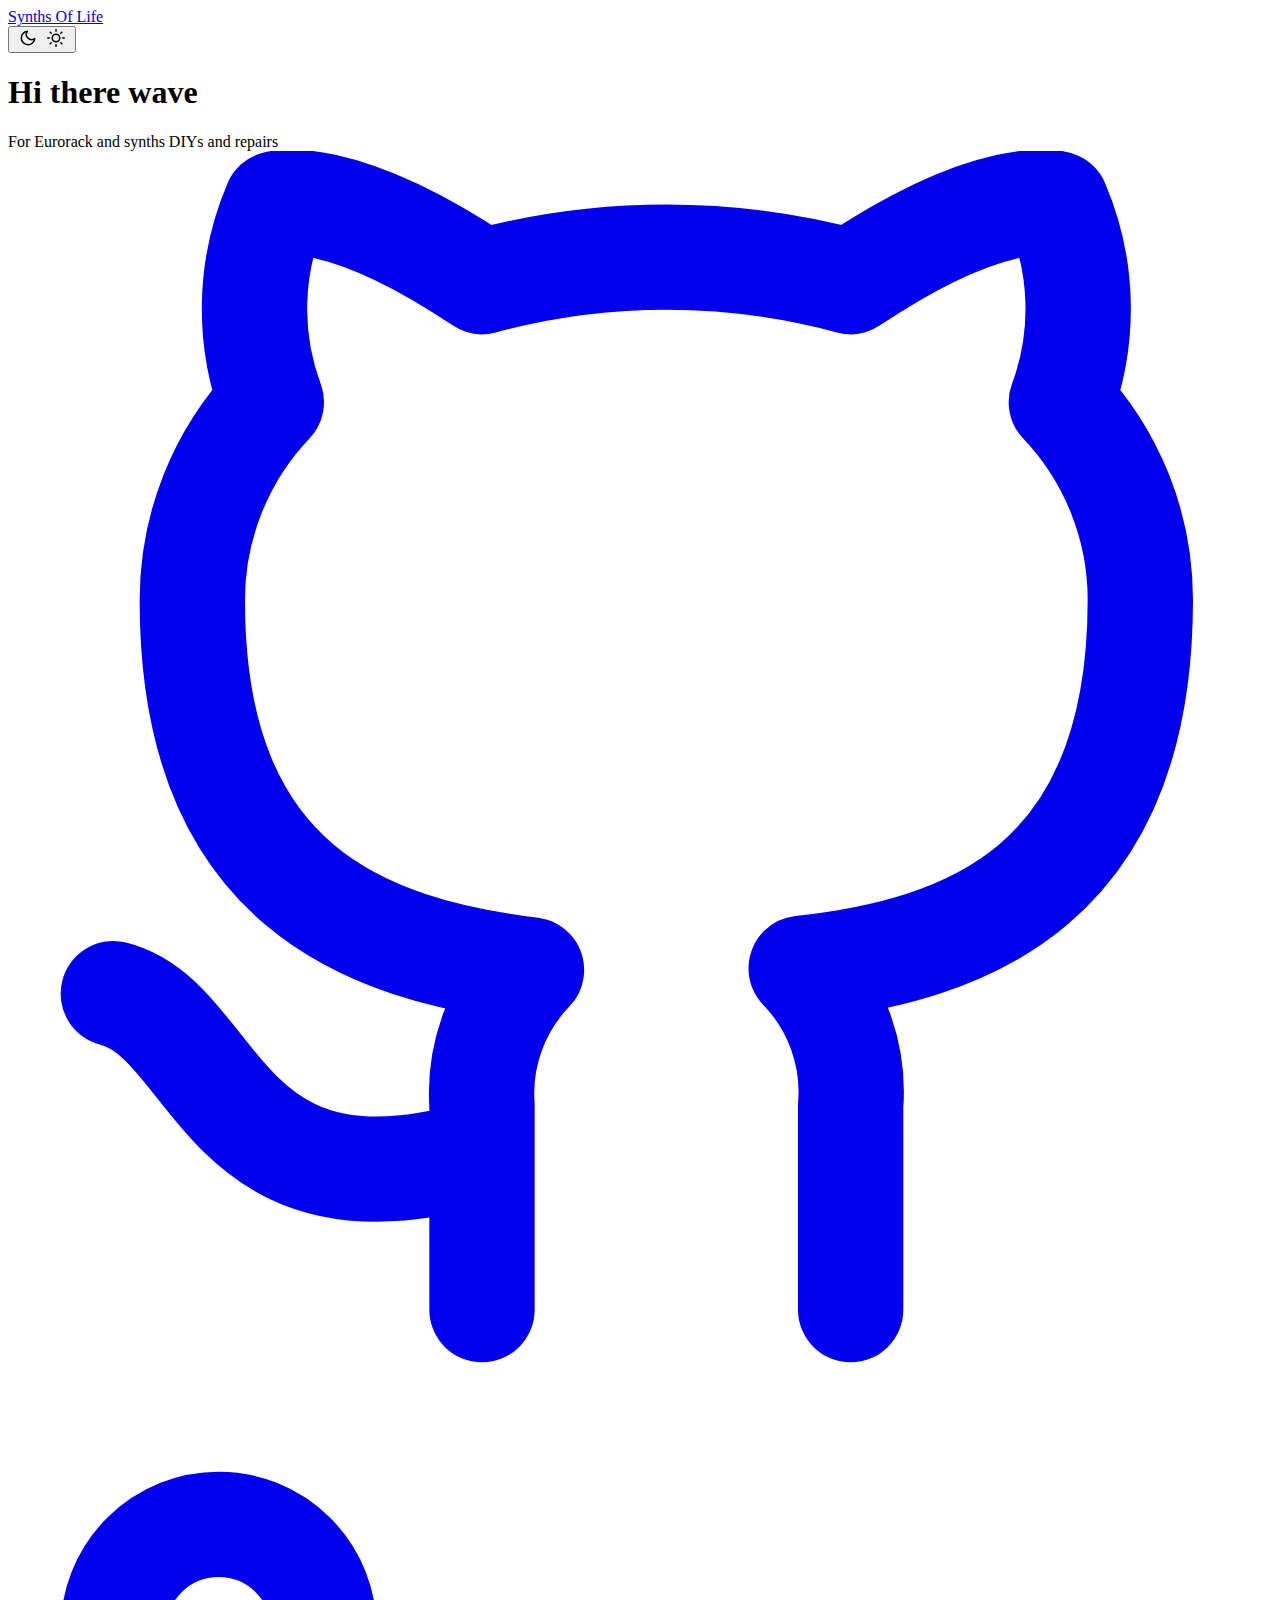
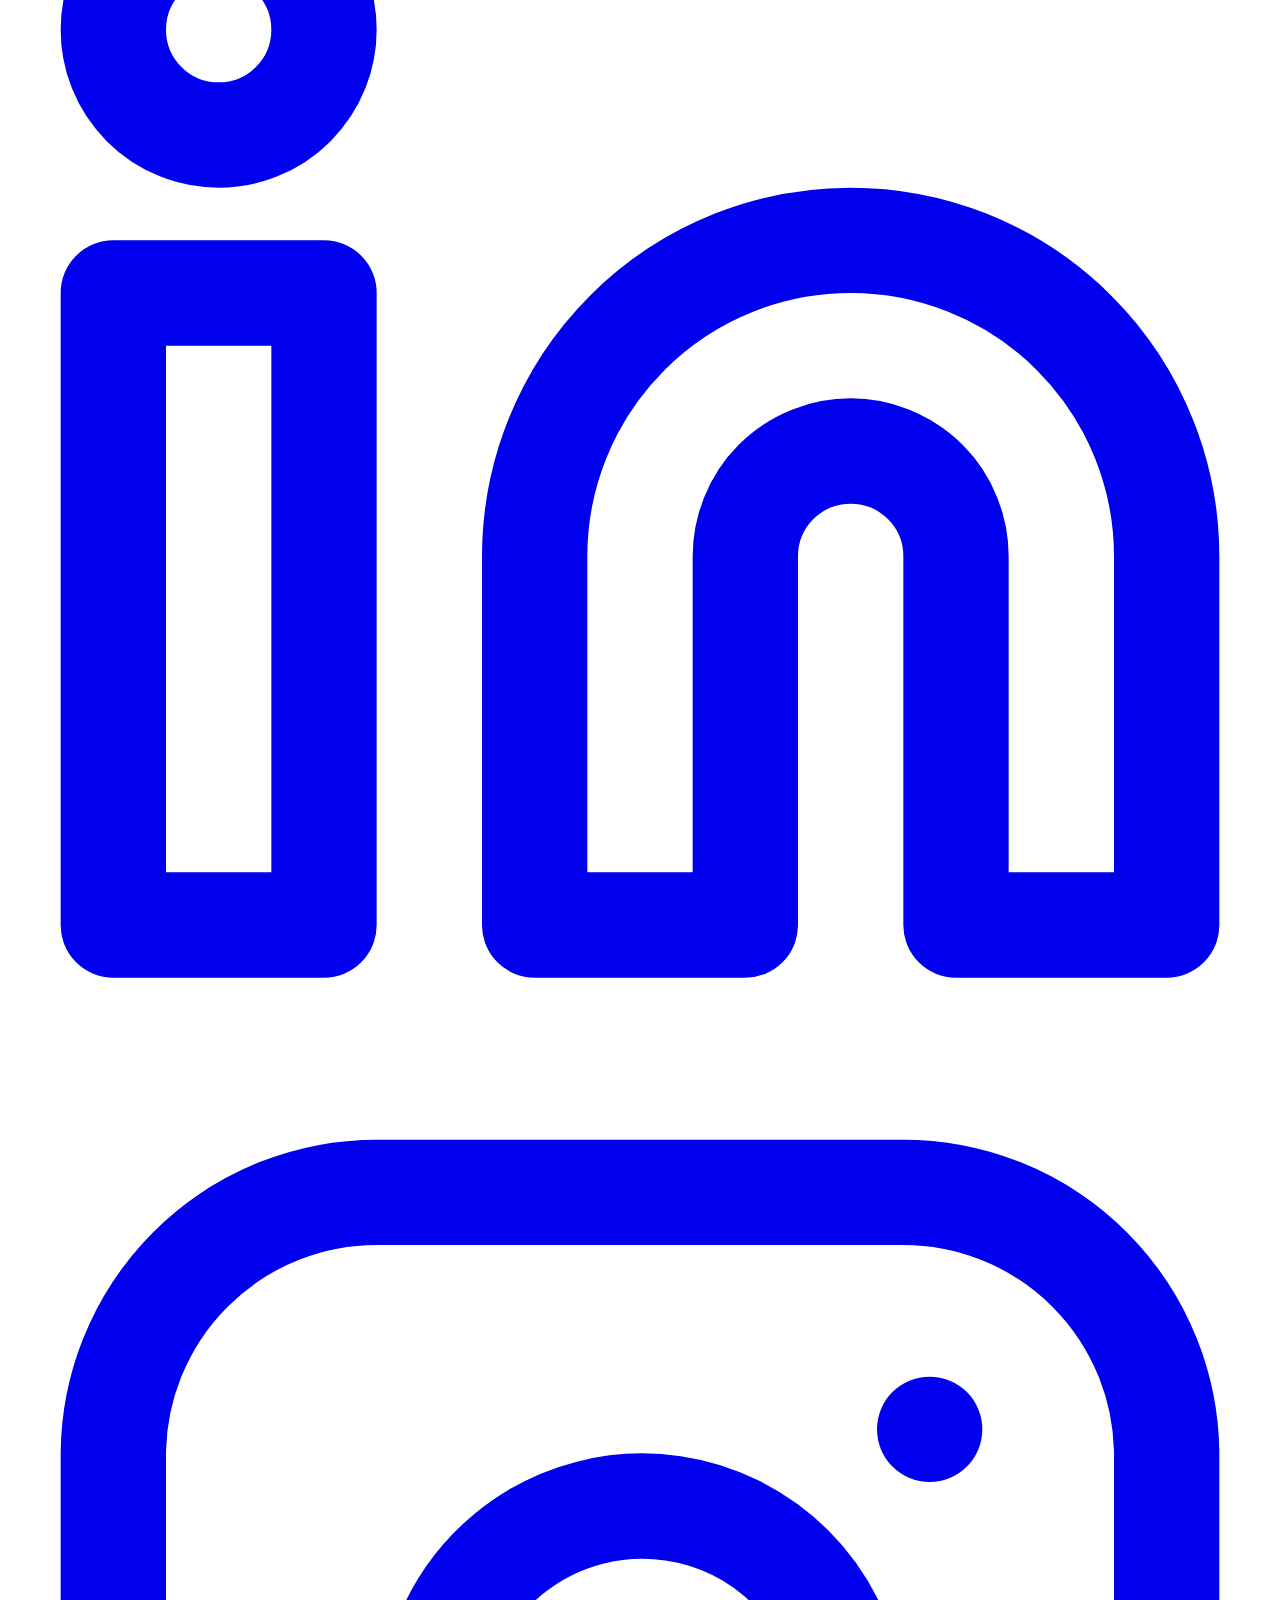
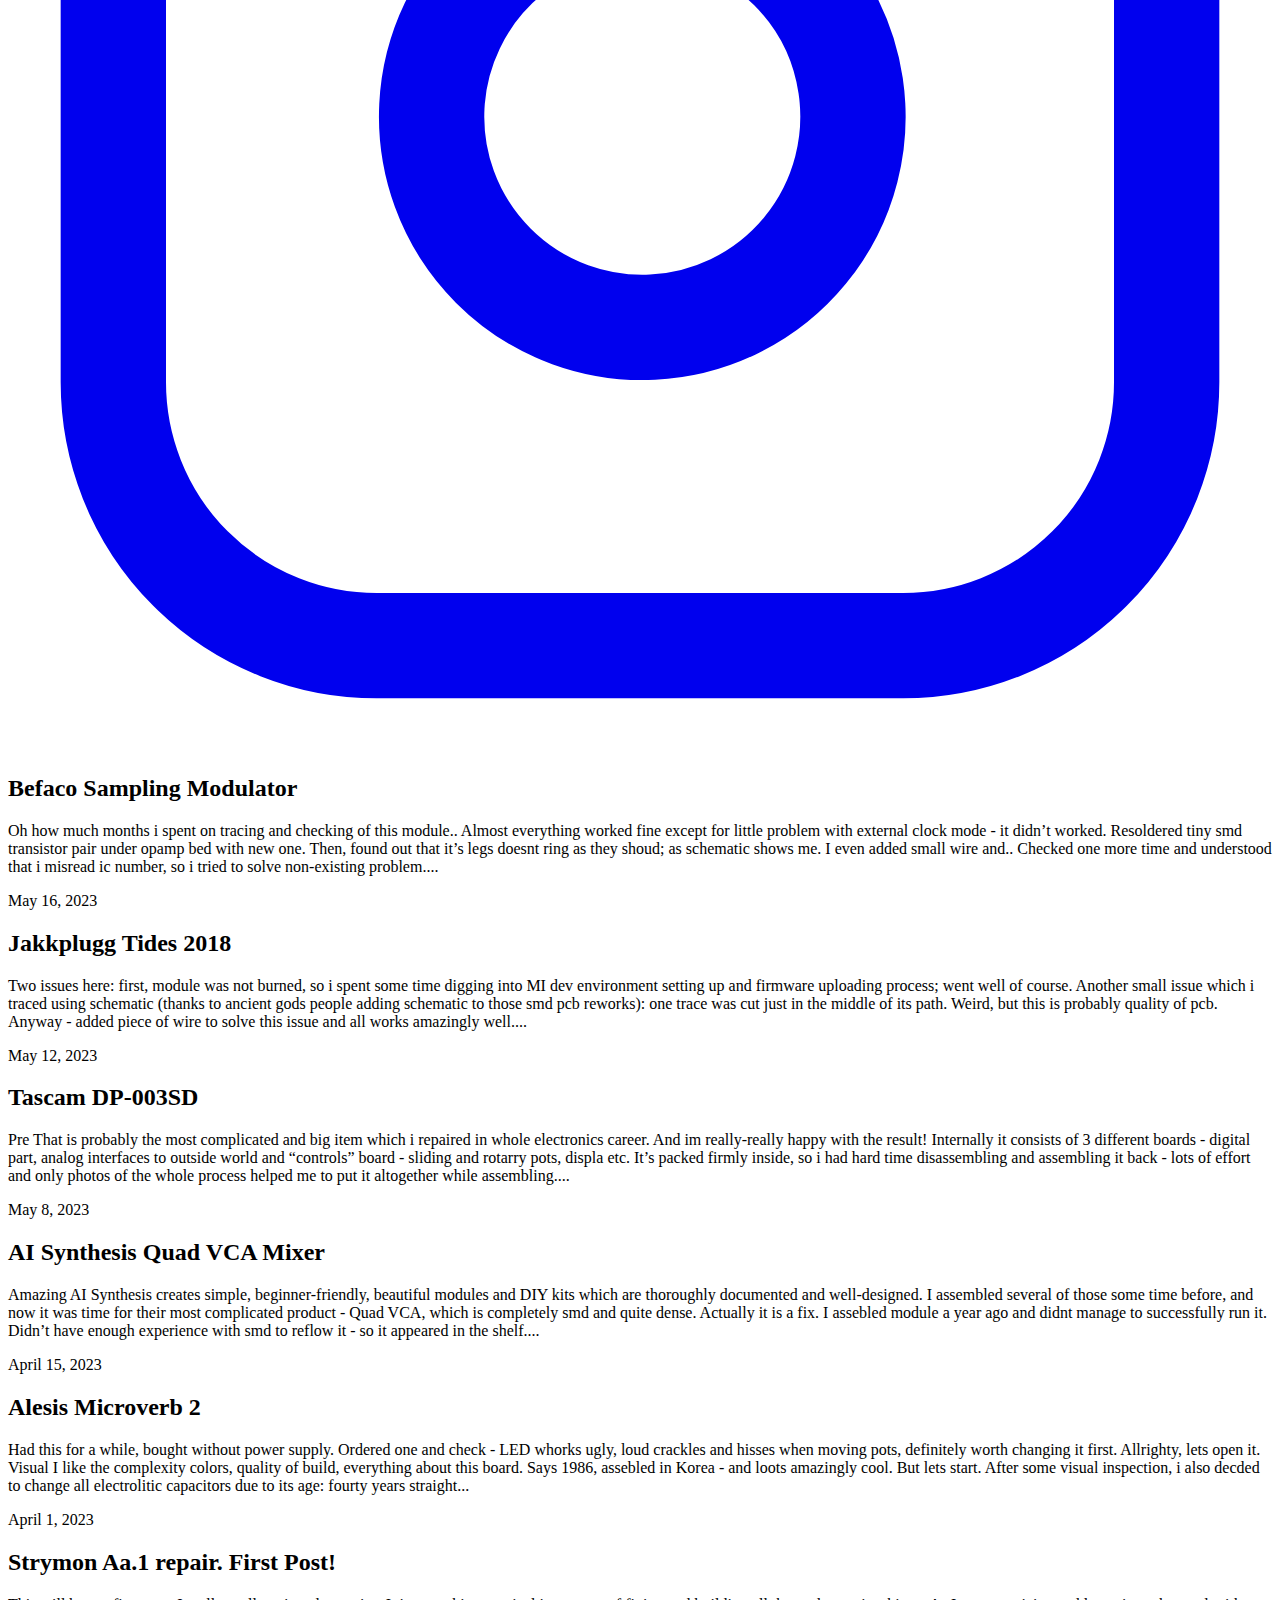
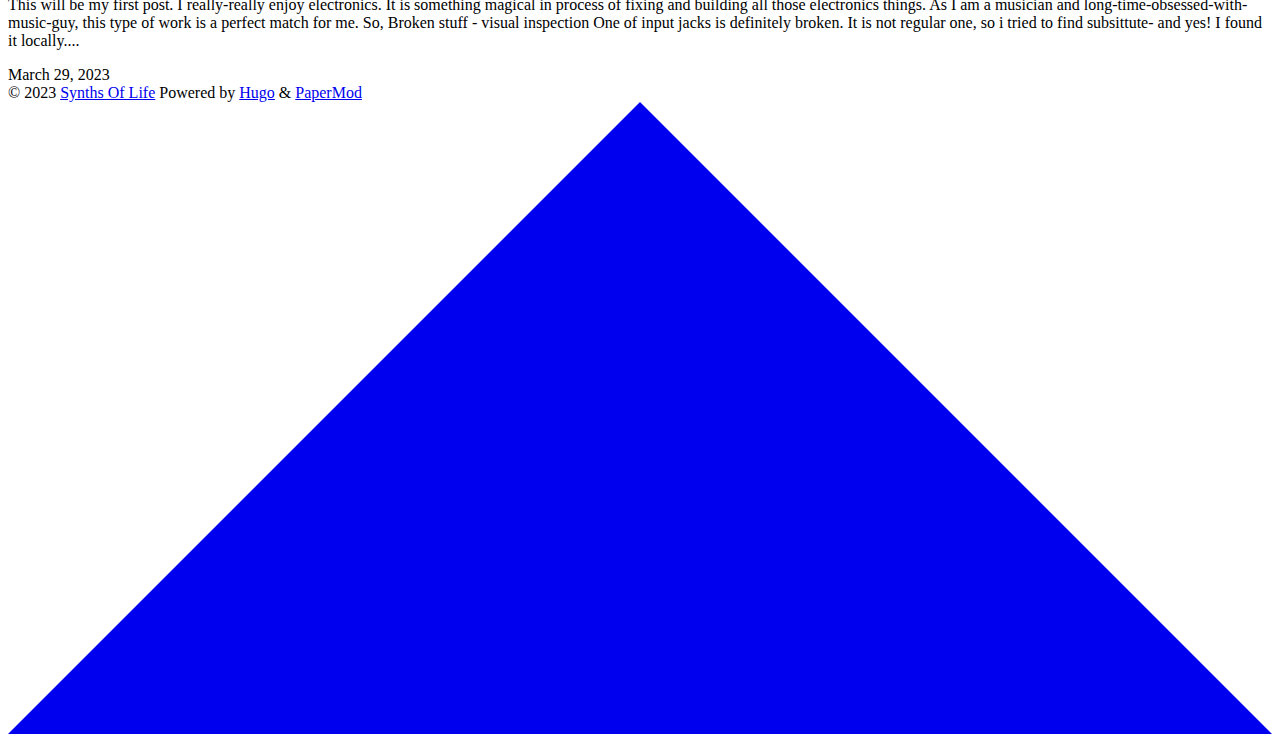
==== commit b27d5a01: "new blog deploy" ====
--- a/public/index.html
+++ b/public/index.html
@@ -164,29 +164,29 @@
 
 <article class="post-entry"> 
   <header class="entry-header">
-    <h2>Samplingmodulator
-    </h2>
-  </header>
-  <div class="entry-content">
-    <p>Befaco Sampling Modulator Oh how much months i spent on tracing and checking of this module.. Almost everything worked fine except for little problem with external clock mode - it didn’t worked.
+    <h2>Befaco Sampling Modulator
+    </h2>
+  </header>
+  <div class="entry-content">
+    <p>Oh how much months i spent on tracing and checking of this module.. Almost everything worked fine except for little problem with external clock mode - it didn’t worked.
 Resoldered tiny smd transistor pair under opamp bed with new one. Then, found out that it’s legs doesnt ring as they shoud; as schematic shows me. I even added small wire and.. Checked one more time and understood that i misread ic number, so i tried to solve non-existing problem....</p>
   </div>
-  <footer class="entry-footer"><span title='2023-05-08 15:29:46 +0300 EEST'>May 8, 2023</span></footer>
-  <a class="entry-link" aria-label="post link to Samplingmodulator" href="https://mikhailspirin.github.io/synths-of-life-blog/post/samplingmodulator/"></a>
-</article>
-
-<article class="post-entry"> 
-  <header class="entry-header">
-    <h2>Tides2018
-    </h2>
-  </header>
-  <div class="entry-content">
-    <p>Jakplugg uTides2018 Two issues here: first, module was not burned, so i spent some time digging into MI dev environment setting up and firmware uploading process; went well of course.
+  <footer class="entry-footer"><span title='2023-05-16 15:29:46 +0300 EEST'>May 16, 2023</span></footer>
+  <a class="entry-link" aria-label="post link to Befaco Sampling Modulator" href="https://mikhailspirin.github.io/synths-of-life-blog/post/samplingmodulator/"></a>
+</article>
+
+<article class="post-entry"> 
+  <header class="entry-header">
+    <h2>Jakkplugg Tides 2018
+    </h2>
+  </header>
+  <div class="entry-content">
+    <p>Two issues here: first, module was not burned, so i spent some time digging into MI dev environment setting up and firmware uploading process; went well of course.
 Another small issue which i traced using schematic (thanks to ancient gods people adding schematic to those smd pcb reworks): one trace was cut just in the middle of its path. Weird, but this is probably quality of pcb.
 Anyway - added piece of wire to solve this issue and all works amazingly well....</p>
   </div>
-  <footer class="entry-footer"><span title='2023-05-08 15:29:38 +0300 EEST'>May 8, 2023</span></footer>
-  <a class="entry-link" aria-label="post link to Tides2018" href="https://mikhailspirin.github.io/synths-of-life-blog/post/tides2018/"></a>
+  <footer class="entry-footer"><span title='2023-05-12 15:29:38 +0300 EEST'>May 12, 2023</span></footer>
+  <a class="entry-link" aria-label="post link to Jakkplugg Tides 2018" href="https://mikhailspirin.github.io/synths-of-life-blog/post/tides2018/"></a>
 </article>
 
 <article class="post-entry"> 
